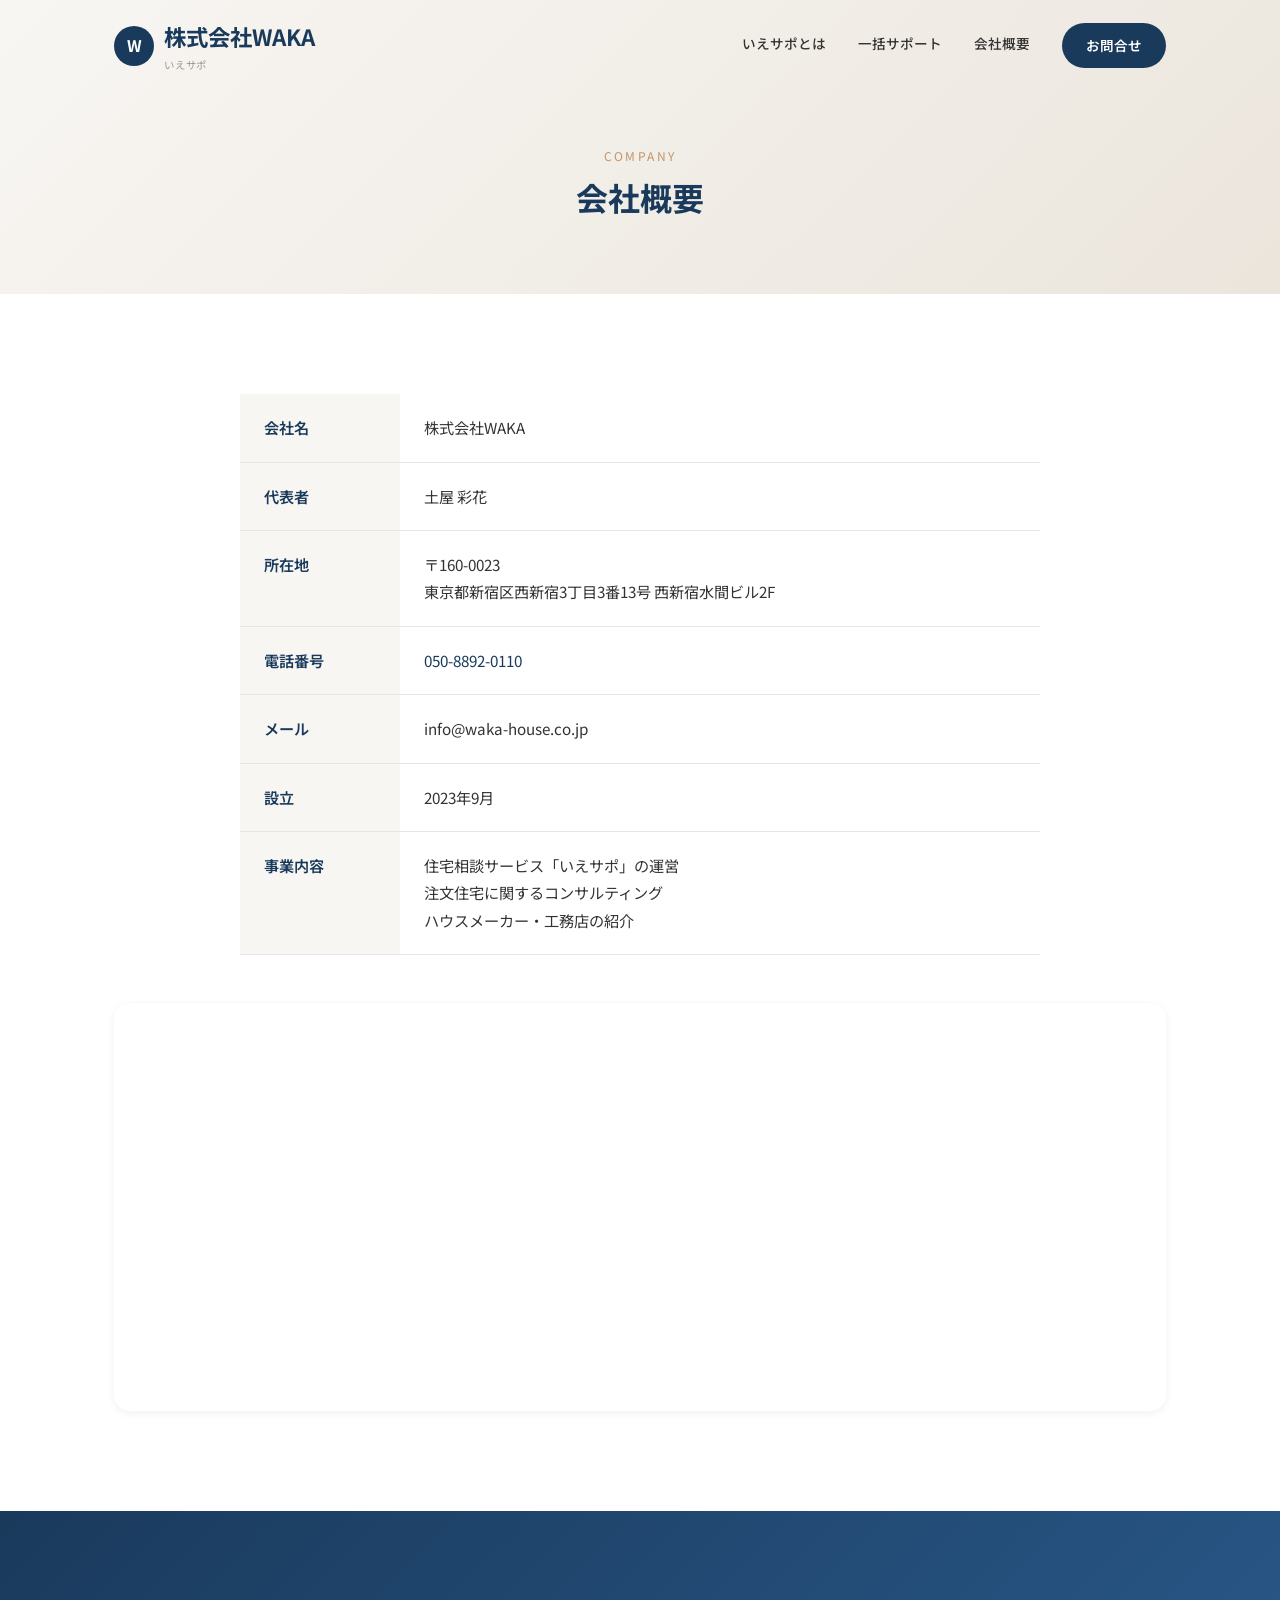
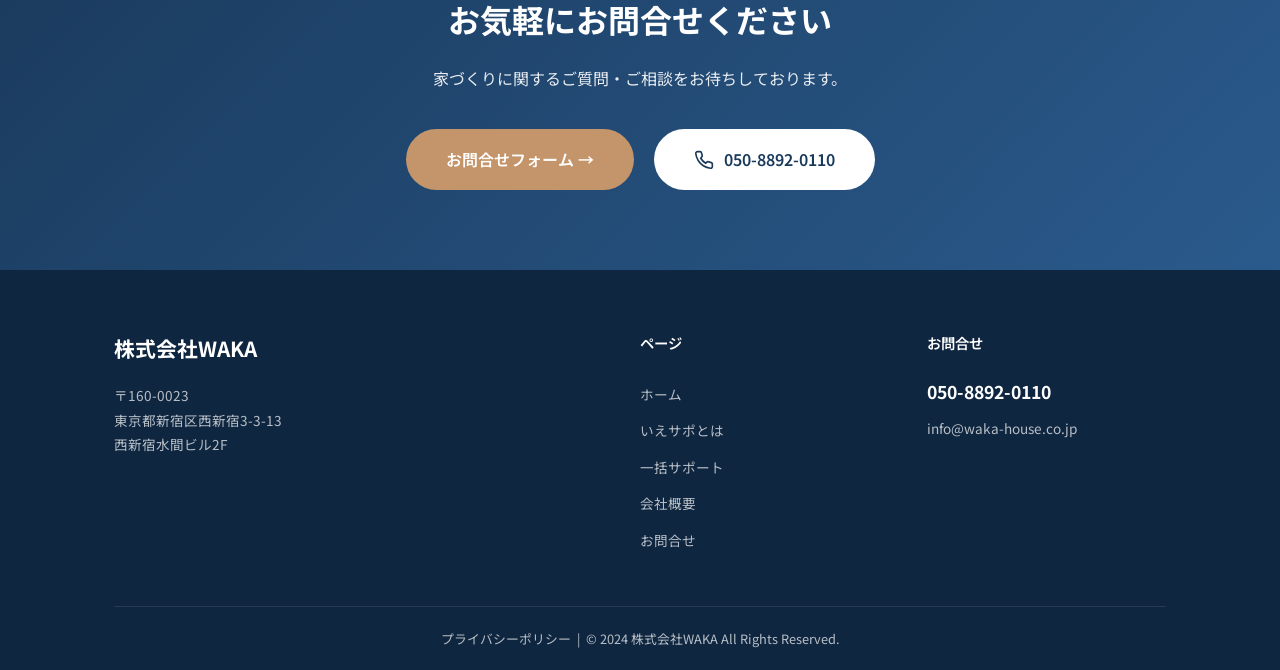
==== company.html @ 0952edc8 "Initial commit: 株式会社WAKA いえサポ corporate site - 7 pages: index, iesapo, support, contact, company, pr" ====
<!DOCTYPE html>
<html lang="ja">
<head>
  <meta charset="UTF-8">
  <meta name="viewport" content="width=device-width, initial-scale=1.0">
  <title>会社概要 | 株式会社WAKA</title>
  <meta name="description" content="株式会社WAKAの会社概要ページです。東京都新宿区を拠点に住宅相談サービス「いえサポ」を展開しています。">
  <link rel="preconnect" href="https://fonts.googleapis.com">
  <link rel="preconnect" href="https://fonts.gstatic.com" crossorigin>
  <link href="https://fonts.googleapis.com/css2?family=Noto+Sans+JP:wght@300;400;500;600;700&display=swap" rel="stylesheet">
  <link rel="stylesheet" href="assets/css/style.css">
</head>
<body>

  <!-- Header -->
  <header class="header scrolled">
    <div class="container">
      <div class="header-logo">
        <a href="index.html">
          <span class="logo-mark">W</span>
          <span>
            株式会社WAKA
            <span class="logo-sub">いえサポ</span>
          </span>
        </a>
      </div>
      <nav class="nav-desktop">
        <a href="iesapo.html">いえサポとは</a>
        <a href="support.html">一括サポート</a>
        <a href="company.html">会社概要</a>
        <a href="contact.php" class="nav-cta">お問合せ</a>
      </nav>
      <button class="hamburger" aria-label="メニュー">
        <span></span>
        <span></span>
        <span></span>
      </button>
    </div>
  </header>

  <div class="nav-overlay"></div>
  <nav class="nav-mobile">
    <a href="index.html">ホーム</a>
    <a href="iesapo.html">いえサポとは</a>
    <a href="support.html">一括サポート</a>
    <a href="company.html">会社概要</a>
    <a href="contact.php">お問合せ</a>
    <a href="privacy.html">プライバシーポリシー</a>
  </nav>

  <!-- Page Header -->
  <div class="page-header">
    <div class="container">
      <span class="en">Company</span>
      <h1>会社概要</h1>
    </div>
  </div>

  <!-- Company Info -->
  <section class="section">
    <div class="container">
      <div class="company-table fade-in">
        <table>
          <tr>
            <th>会社名</th>
            <td>株式会社WAKA</td>
          </tr>
          <tr>
            <th>代表者</th>
            <td>土屋 彩花</td>
          </tr>
          <tr>
            <th>所在地</th>
            <td>〒160-0023<br>東京都新宿区西新宿3丁目3番13号 西新宿水間ビル2F</td>
          </tr>
          <tr>
            <th>電話番号</th>
            <td><a href="tel:050-8892-0110" style="color: var(--color-primary);">050-8892-0110</a></td>
          </tr>
          <tr>
            <th>メール</th>
            <td>info@waka-house.co.jp</td>
          </tr>
          <tr>
            <th>設立</th>
            <td>2023年9月</td>
          </tr>
          <tr>
            <th>事業内容</th>
            <td>住宅相談サービス「いえサポ」の運営<br>注文住宅に関するコンサルティング<br>ハウスメーカー・工務店の紹介</td>
          </tr>
        </table>
      </div>

      <!-- Map -->
      <div class="map-container fade-in">
        <iframe
          src="https://www.google.com/maps/embed?pb=!1m18!1m12!1m3!1d3240.5!2d139.691!3d35.686!2m3!1f0!2f0!3f0!3m2!1i1024!2i768!4f13.1!3m3!1m2!1s0x0%3A0x0!2z5p2x5Lqs6YO95paw5a6_5Yy66KW_5paw5a6_77yT5LiB55uu77yT55Wq77yR77yT5Y-3!5e0!3m2!1sja!2sjp!4v1"
          allowfullscreen=""
          loading="lazy"
          referrerpolicy="no-referrer-when-downgrade"
          title="株式会社WAKA アクセスマップ">
        </iframe>
      </div>
    </div>
  </section>

  <!-- CTA -->
  <section class="cta-section">
    <div class="container fade-in">
      <h2>お気軽にお問合せください</h2>
      <p>家づくりに関するご質問・ご相談をお待ちしております。</p>
      <div class="cta-buttons">
        <a href="contact.php" class="cta-btn cta-btn--contact">お問合せフォーム &#8594;</a>
        <a href="tel:050-8892-0110" class="cta-btn cta-btn--tel">
          <svg width="20" height="20" viewBox="0 0 24 24" fill="none" stroke="currentColor" stroke-width="2"><path d="M22 16.92v3a2 2 0 01-2.18 2 19.79 19.79 0 01-8.63-3.07 19.5 19.5 0 01-6-6 19.79 19.79 0 01-3.07-8.67A2 2 0 014.11 2h3a2 2 0 012 1.72c.13.81.36 1.6.68 2.34a2 2 0 01-.45 2.11L8.09 9.91a16 16 0 006 6l1.27-1.27a2 2 0 012.11-.45c.74.32 1.53.55 2.34.68A2 2 0 0122 16.92z"/></svg>
          050-8892-0110
        </a>
      </div>
    </div>
  </section>

  <!-- Footer -->
  <footer class="footer">
    <div class="container">
      <div class="footer-grid">
        <div class="footer-brand">
          <div class="logo">株式会社WAKA</div>
          <p>〒160-0023<br>東京都新宿区西新宿3-3-13<br>西新宿水間ビル2F</p>
        </div>
        <div class="footer-nav">
          <h4>ページ</h4>
          <a href="index.html">ホーム</a>
          <a href="iesapo.html">いえサポとは</a>
          <a href="support.html">一括サポート</a>
          <a href="company.html">会社概要</a>
          <a href="contact.php">お問合せ</a>
        </div>
        <div class="footer-contact">
          <h4>お問合せ</h4>
          <p class="tel">050-8892-0110</p>
          <p>info@waka-house.co.jp</p>
        </div>
      </div>
      <div class="footer-bottom">
        <a href="privacy.html">プライバシーポリシー</a> &nbsp;|&nbsp;
        <span>&copy; 2024 株式会社WAKA All Rights Reserved.</span>
      </div>
    </div>
  </footer>

  <div class="fixed-cta">
    <a href="https://line.me/" class="cta-line" target="_blank" rel="noopener">
      <svg width="20" height="20" viewBox="0 0 24 24" fill="currentColor"><path d="M12 2C6.48 2 2 5.82 2 10.5c0 4.21 3.74 7.74 8.78 8.4.34.07.8.23.92.52.1.27.07.68.03.95l-.15.9c-.04.27-.2 1.05.92.57s6.13-3.61 8.36-6.18C22.63 13.59 22 12.11 22 10.5 22 5.82 17.52 2 12 2z"/></svg>
      LINE
    </a>
    <a href="tel:050-8892-0110" class="cta-tel">
      <svg width="18" height="18" viewBox="0 0 24 24" fill="none" stroke="currentColor" stroke-width="2"><path d="M22 16.92v3a2 2 0 01-2.18 2 19.79 19.79 0 01-8.63-3.07 19.5 19.5 0 01-6-6 19.79 19.79 0 01-3.07-8.67A2 2 0 014.11 2h3a2 2 0 012 1.72c.13.81.36 1.6.68 2.34a2 2 0 01-.45 2.11L8.09 9.91a16 16 0 006 6l1.27-1.27a2 2 0 012.11-.45c.74.32 1.53.55 2.34.68A2 2 0 0122 16.92z"/></svg>
      電話
    </a>
    <a href="contact.php" class="cta-mail">&#9993; お問合せ</a>
  </div>

  <script src="assets/js/main.js"></script>
</body>
</html>
---- assets/css/style.css ----
/* ============================================
   株式会社WAKA - いえサポ
   Modern Corporate Site Stylesheet
   ============================================ */

/* --- Reset & Base --- */
*,
*::before,
*::after {
  margin: 0;
  padding: 0;
  box-sizing: border-box;
}

:root {
  --color-primary: #1a3a5c;
  --color-primary-light: #2a5a8c;
  --color-primary-dark: #0f2640;
  --color-accent: #c4956a;
  --color-accent-light: #d4a87a;
  --color-white: #ffffff;
  --color-offwhite: #f8f6f3;
  --color-gray-light: #e8e4df;
  --color-gray: #9a9590;
  --color-text: #333333;
  --color-text-light: #666666;
  --font-main: 'Noto Sans JP', sans-serif;
  --shadow-sm: 0 2px 8px rgba(0, 0, 0, 0.06);
  --shadow-md: 0 4px 20px rgba(0, 0, 0, 0.08);
  --shadow-lg: 0 8px 40px rgba(0, 0, 0, 0.12);
  --radius: 8px;
  --radius-lg: 16px;
  --transition: 0.3s cubic-bezier(0.4, 0, 0.2, 1);
}

html {
  scroll-behavior: smooth;
  font-size: 16px;
}

body {
  font-family: var(--font-main);
  color: var(--color-text);
  background: var(--color-white);
  line-height: 1.8;
  -webkit-font-smoothing: antialiased;
  overflow-x: hidden;
}

a {
  color: inherit;
  text-decoration: none;
  transition: color var(--transition);
}

img {
  max-width: 100%;
  height: auto;
  display: block;
}

ul, ol {
  list-style: none;
}

/* --- Utility --- */
.container {
  max-width: 1100px;
  margin: 0 auto;
  padding: 0 24px;
}

.section {
  padding: 100px 0;
}

.section--gray {
  background: var(--color-offwhite);
}

.section-title {
  text-align: center;
  margin-bottom: 60px;
}

.section-title h2 {
  font-size: 2rem;
  font-weight: 700;
  color: var(--color-primary);
  letter-spacing: 0.04em;
  margin-bottom: 12px;
}

.section-title .en {
  display: block;
  font-size: 0.75rem;
  font-weight: 500;
  color: var(--color-accent);
  text-transform: uppercase;
  letter-spacing: 0.2em;
  margin-bottom: 8px;
}

.section-title p {
  color: var(--color-text-light);
  font-size: 0.95rem;
}

/* --- Fade In Animation --- */
.fade-in {
  opacity: 0;
  transform: translateY(30px);
  transition: opacity 0.8s ease, transform 0.8s ease;
}

.fade-in.visible {
  opacity: 1;
  transform: translateY(0);
}

.fade-in-left {
  opacity: 0;
  transform: translateX(-30px);
  transition: opacity 0.8s ease, transform 0.8s ease;
}

.fade-in-left.visible {
  opacity: 1;
  transform: translateX(0);
}

.fade-in-right {
  opacity: 0;
  transform: translateX(30px);
  transition: opacity 0.8s ease, transform 0.8s ease;
}

.fade-in-right.visible {
  opacity: 1;
  transform: translateX(0);
}

/* ============================================
   Header
   ============================================ */
.header {
  position: fixed;
  top: 0;
  left: 0;
  width: 100%;
  z-index: 1000;
  padding: 16px 0;
  transition: background var(--transition), box-shadow var(--transition), padding var(--transition);
}

.header.scrolled {
  background: rgba(255, 255, 255, 0.97);
  box-shadow: var(--shadow-sm);
  padding: 10px 0;
}

.header .container {
  display: flex;
  align-items: center;
  justify-content: space-between;
}

.header-logo a {
  display: flex;
  align-items: center;
  gap: 10px;
  font-size: 1.4rem;
  font-weight: 700;
  color: var(--color-primary);
}

.header-logo .logo-mark {
  width: 40px;
  height: 40px;
  background: var(--color-primary);
  color: var(--color-white);
  border-radius: 50%;
  display: flex;
  align-items: center;
  justify-content: center;
  font-size: 1rem;
  font-weight: 700;
}

.header-logo .logo-sub {
  display: block;
  font-size: 0.65rem;
  font-weight: 400;
  color: var(--color-gray);
  letter-spacing: 0.08em;
}

/* Desktop Nav */
.nav-desktop {
  display: flex;
  align-items: center;
  gap: 32px;
}

.nav-desktop a {
  font-size: 0.85rem;
  font-weight: 500;
  color: var(--color-text);
  position: relative;
  padding-bottom: 4px;
}

.nav-desktop a::after {
  content: '';
  position: absolute;
  bottom: 0;
  left: 0;
  width: 0;
  height: 2px;
  background: var(--color-accent);
  transition: width var(--transition);
}

.nav-desktop a:hover::after {
  width: 100%;
}

.nav-desktop .nav-cta {
  background: var(--color-primary);
  color: var(--color-white);
  padding: 10px 24px;
  border-radius: 50px;
  font-size: 0.85rem;
  font-weight: 600;
  transition: background var(--transition), transform var(--transition);
}

.nav-desktop .nav-cta::after {
  display: none;
}

.nav-desktop .nav-cta:hover {
  background: var(--color-primary-light);
  transform: translateY(-1px);
}

/* Hamburger */
.hamburger {
  display: none;
  flex-direction: column;
  gap: 6px;
  background: none;
  border: none;
  cursor: pointer;
  padding: 8px;
  z-index: 1001;
}

.hamburger span {
  display: block;
  width: 24px;
  height: 2px;
  background: var(--color-primary);
  transition: transform var(--transition), opacity var(--transition);
}

.hamburger.active span:nth-child(1) {
  transform: rotate(45deg) translate(5px, 6px);
}

.hamburger.active span:nth-child(2) {
  opacity: 0;
}

.hamburger.active span:nth-child(3) {
  transform: rotate(-45deg) translate(5px, -6px);
}

/* Mobile Nav */
.nav-mobile {
  display: none;
  position: fixed;
  top: 0;
  right: -100%;
  width: 80%;
  max-width: 360px;
  height: 100vh;
  background: var(--color-white);
  box-shadow: var(--shadow-lg);
  padding: 100px 40px 40px;
  transition: right var(--transition);
  z-index: 999;
}

.nav-mobile.open {
  right: 0;
}

.nav-mobile a {
  display: block;
  font-size: 1rem;
  font-weight: 500;
  padding: 16px 0;
  border-bottom: 1px solid var(--color-gray-light);
  color: var(--color-text);
}

.nav-mobile a:hover {
  color: var(--color-primary);
}

.nav-overlay {
  display: none;
  position: fixed;
  top: 0;
  left: 0;
  width: 100%;
  height: 100%;
  background: rgba(0, 0, 0, 0.4);
  z-index: 998;
  opacity: 0;
  transition: opacity var(--transition);
}

.nav-overlay.active {
  opacity: 1;
}

/* ============================================
   Hero
   ============================================ */
.hero {
  position: relative;
  height: 100vh;
  min-height: 600px;
  display: flex;
  align-items: center;
  justify-content: center;
  overflow: hidden;
}

.hero-bg {
  position: absolute;
  inset: 0;
  background: linear-gradient(135deg, #e8ddd0 0%, #d4c5b0 50%, #c4b8a5 100%);
  z-index: 0;
}

.hero-bg::after {
  content: '';
  position: absolute;
  inset: 0;
  background: rgba(26, 58, 92, 0.3);
}

.hero-bg img {
  width: 100%;
  height: 100%;
  object-fit: cover;
}

.hero-content {
  position: relative;
  z-index: 1;
  text-align: center;
  color: var(--color-white);
  padding: 0 24px;
}

.hero-content .catchcopy {
  font-size: 3.2rem;
  font-weight: 700;
  line-height: 1.4;
  letter-spacing: 0.06em;
  text-shadow: 0 2px 20px rgba(0, 0, 0, 0.3);
  margin-bottom: 20px;
}

.hero-content .subcopy {
  font-size: 1.15rem;
  font-weight: 400;
  letter-spacing: 0.08em;
  text-shadow: 0 1px 10px rgba(0, 0, 0, 0.3);
  margin-bottom: 40px;
  line-height: 1.8;
}

.hero-cta {
  display: inline-flex;
  align-items: center;
  gap: 10px;
  background: var(--color-accent);
  color: var(--color-white);
  padding: 16px 40px;
  border-radius: 50px;
  font-size: 1rem;
  font-weight: 600;
  letter-spacing: 0.04em;
  transition: background var(--transition), transform var(--transition), box-shadow var(--transition);
  box-shadow: 0 4px 20px rgba(196, 149, 106, 0.4);
}

.hero-cta:hover {
  background: var(--color-accent-light);
  transform: translateY(-2px);
  box-shadow: 0 6px 30px rgba(196, 149, 106, 0.5);
}

.hero-scroll {
  position: absolute;
  bottom: 40px;
  left: 50%;
  transform: translateX(-50%);
  z-index: 1;
  color: var(--color-white);
  font-size: 0.75rem;
  letter-spacing: 0.2em;
  text-align: center;
}

.hero-scroll::after {
  content: '';
  display: block;
  width: 1px;
  height: 40px;
  background: var(--color-white);
  margin: 8px auto 0;
  animation: scrollLine 1.5s ease-in-out infinite;
}

@keyframes scrollLine {
  0% { transform: scaleY(0); transform-origin: top; }
  50% { transform: scaleY(1); transform-origin: top; }
  50.1% { transform-origin: bottom; }
  100% { transform: scaleY(0); transform-origin: bottom; }
}

/* ============================================
   Features (Top Page)
   ============================================ */
.features-grid {
  display: grid;
  grid-template-columns: repeat(3, 1fr);
  gap: 32px;
}

.feature-card {
  background: var(--color-white);
  border-radius: var(--radius-lg);
  padding: 48px 32px;
  text-align: center;
  box-shadow: var(--shadow-sm);
  transition: transform var(--transition), box-shadow var(--transition);
}

.feature-card:hover {
  transform: translateY(-4px);
  box-shadow: var(--shadow-md);
}

.feature-card .icon {
  width: 64px;
  height: 64px;
  background: var(--color-offwhite);
  border-radius: 50%;
  display: flex;
  align-items: center;
  justify-content: center;
  margin: 0 auto 24px;
  font-size: 1.6rem;
}

.feature-card h3 {
  font-size: 1.15rem;
  font-weight: 700;
  color: var(--color-primary);
  margin-bottom: 16px;
}

.feature-card p {
  font-size: 0.9rem;
  color: var(--color-text-light);
  line-height: 1.8;
}

/* ============================================
   About / Intro
   ============================================ */
.about-grid {
  display: grid;
  grid-template-columns: 1fr 1fr;
  gap: 60px;
  align-items: center;
}

.about-image {
  border-radius: var(--radius-lg);
  overflow: hidden;
  box-shadow: var(--shadow-md);
}

.about-image .placeholder-img {
  width: 100%;
  aspect-ratio: 4 / 3;
  background: linear-gradient(135deg, #d4c5b0, #e8ddd0);
  display: flex;
  align-items: center;
  justify-content: center;
  font-size: 1rem;
  color: var(--color-gray);
}

.about-text h3 {
  font-size: 1.6rem;
  font-weight: 700;
  color: var(--color-primary);
  margin-bottom: 24px;
  line-height: 1.5;
}

.about-text p {
  font-size: 0.95rem;
  color: var(--color-text-light);
  margin-bottom: 16px;
  line-height: 2;
}

.btn-primary {
  display: inline-flex;
  align-items: center;
  gap: 8px;
  background: var(--color-primary);
  color: var(--color-white);
  padding: 14px 36px;
  border-radius: 50px;
  font-size: 0.9rem;
  font-weight: 600;
  transition: background var(--transition), transform var(--transition);
  margin-top: 16px;
}

.btn-primary:hover {
  background: var(--color-primary-light);
  transform: translateY(-2px);
}

.btn-accent {
  display: inline-flex;
  align-items: center;
  gap: 8px;
  background: var(--color-accent);
  color: var(--color-white);
  padding: 14px 36px;
  border-radius: 50px;
  font-size: 0.9rem;
  font-weight: 600;
  transition: background var(--transition), transform var(--transition);
  margin-top: 16px;
}

.btn-accent:hover {
  background: var(--color-accent-light);
  transform: translateY(-2px);
}

/* ============================================
   Steps / Flow
   ============================================ */
.steps-list {
  display: flex;
  flex-direction: column;
  gap: 40px;
  max-width: 800px;
  margin: 0 auto;
}

.step-item {
  display: flex;
  gap: 32px;
  align-items: flex-start;
}

.step-number {
  flex-shrink: 0;
  width: 56px;
  height: 56px;
  background: var(--color-primary);
  color: var(--color-white);
  border-radius: 50%;
  display: flex;
  align-items: center;
  justify-content: center;
  font-size: 1.2rem;
  font-weight: 700;
}

.step-content h3 {
  font-size: 1.15rem;
  font-weight: 700;
  color: var(--color-primary);
  margin-bottom: 8px;
}

.step-content p {
  font-size: 0.9rem;
  color: var(--color-text-light);
  line-height: 1.8;
}

/* ============================================
   CTA Section
   ============================================ */
.cta-section {
  background: linear-gradient(135deg, var(--color-primary) 0%, var(--color-primary-light) 100%);
  padding: 80px 0;
  text-align: center;
  color: var(--color-white);
}

.cta-section h2 {
  font-size: 2rem;
  font-weight: 700;
  margin-bottom: 16px;
}

.cta-section p {
  font-size: 1rem;
  margin-bottom: 36px;
  opacity: 0.9;
}

.cta-buttons {
  display: flex;
  justify-content: center;
  gap: 20px;
  flex-wrap: wrap;
}

.cta-btn {
  display: inline-flex;
  align-items: center;
  gap: 10px;
  padding: 16px 40px;
  border-radius: 50px;
  font-size: 1rem;
  font-weight: 600;
  transition: transform var(--transition), box-shadow var(--transition);
}

.cta-btn--line {
  background: #06c755;
  color: var(--color-white);
}

.cta-btn--line:hover {
  transform: translateY(-2px);
  box-shadow: 0 4px 20px rgba(6, 199, 85, 0.4);
}

.cta-btn--tel {
  background: var(--color-white);
  color: var(--color-primary);
}

.cta-btn--tel:hover {
  transform: translateY(-2px);
  box-shadow: 0 4px 20px rgba(255, 255, 255, 0.3);
}

.cta-btn--contact {
  background: var(--color-accent);
  color: var(--color-white);
}

.cta-btn--contact:hover {
  transform: translateY(-2px);
  box-shadow: 0 4px 20px rgba(196, 149, 106, 0.4);
}

/* ============================================
   Footer
   ============================================ */
.footer {
  background: var(--color-primary-dark);
  color: rgba(255, 255, 255, 0.7);
  padding: 60px 0 0;
}

.footer-grid {
  display: grid;
  grid-template-columns: 2fr 1fr 1fr;
  gap: 48px;
  margin-bottom: 48px;
}

.footer-brand .logo {
  font-size: 1.3rem;
  font-weight: 700;
  color: var(--color-white);
  margin-bottom: 16px;
}

.footer-brand p {
  font-size: 0.85rem;
  line-height: 1.8;
}

.footer-nav h4,
.footer-contact h4 {
  color: var(--color-white);
  font-size: 0.9rem;
  font-weight: 600;
  margin-bottom: 20px;
}

.footer-nav a {
  display: block;
  font-size: 0.85rem;
  padding: 6px 0;
  transition: color var(--transition);
}

.footer-nav a:hover {
  color: var(--color-white);
}

.footer-contact p {
  font-size: 0.85rem;
  margin-bottom: 8px;
}

.footer-contact .tel {
  font-size: 1.1rem;
  font-weight: 700;
  color: var(--color-white);
}

.footer-bottom {
  border-top: 1px solid rgba(255, 255, 255, 0.1);
  padding: 20px 0;
  text-align: center;
  font-size: 0.8rem;
}

/* ============================================
   Fixed Bottom CTA (Mobile)
   ============================================ */
.fixed-cta {
  position: fixed;
  bottom: 0;
  left: 0;
  width: 100%;
  z-index: 900;
  display: flex;
  box-shadow: 0 -2px 20px rgba(0, 0, 0, 0.15);
}

.fixed-cta a {
  flex: 1;
  display: flex;
  align-items: center;
  justify-content: center;
  gap: 8px;
  padding: 16px;
  font-size: 0.85rem;
  font-weight: 600;
  color: var(--color-white);
  text-align: center;
}

.fixed-cta .cta-line {
  background: #06c755;
}

.fixed-cta .cta-tel {
  background: var(--color-primary);
}

.fixed-cta .cta-mail {
  background: var(--color-accent);
}

/* ============================================
   Page Header (Sub Pages)
   ============================================ */
.page-header {
  padding: 140px 0 60px;
  background: linear-gradient(135deg, var(--color-offwhite) 0%, #ebe5dc 100%);
  text-align: center;
}

.page-header h1 {
  font-size: 2rem;
  font-weight: 700;
  color: var(--color-primary);
  margin-bottom: 8px;
}

.page-header .en {
  font-size: 0.75rem;
  color: var(--color-accent);
  text-transform: uppercase;
  letter-spacing: 0.2em;
}

/* ============================================
   Service Detail Pages
   ============================================ */
.service-intro {
  max-width: 800px;
  margin: 0 auto;
  text-align: center;
}

.service-intro p {
  font-size: 1.05rem;
  line-height: 2;
  color: var(--color-text-light);
}

.service-points {
  display: grid;
  grid-template-columns: repeat(2, 1fr);
  gap: 32px;
  margin-top: 48px;
}

.service-point {
  background: var(--color-white);
  border-radius: var(--radius-lg);
  padding: 40px 32px;
  box-shadow: var(--shadow-sm);
  transition: transform var(--transition), box-shadow var(--transition);
}

.service-point:hover {
  transform: translateY(-4px);
  box-shadow: var(--shadow-md);
}

.service-point .num {
  display: inline-block;
  font-size: 0.75rem;
  font-weight: 700;
  color: var(--color-accent);
  letter-spacing: 0.1em;
  margin-bottom: 12px;
}

.service-point h3 {
  font-size: 1.1rem;
  font-weight: 700;
  color: var(--color-primary);
  margin-bottom: 12px;
}

.service-point p {
  font-size: 0.9rem;
  color: var(--color-text-light);
  line-height: 1.8;
}

/* Worry List */
.worry-list {
  display: grid;
  grid-template-columns: repeat(2, 1fr);
  gap: 20px;
  max-width: 700px;
  margin: 40px auto 0;
}

.worry-item {
  background: var(--color-white);
  border-left: 4px solid var(--color-accent);
  padding: 20px 24px;
  border-radius: 0 var(--radius) var(--radius) 0;
  font-size: 0.95rem;
  color: var(--color-text);
  box-shadow: var(--shadow-sm);
}

/* ============================================
   Company Table
   ============================================ */
.company-table {
  max-width: 800px;
  margin: 0 auto;
}

.company-table table {
  width: 100%;
  border-collapse: collapse;
}

.company-table th,
.company-table td {
  padding: 20px 24px;
  border-bottom: 1px solid var(--color-gray-light);
  font-size: 0.95rem;
  text-align: left;
  vertical-align: top;
}

.company-table th {
  width: 160px;
  font-weight: 600;
  color: var(--color-primary);
  background: var(--color-offwhite);
}

/* ============================================
   Contact Form
   ============================================ */
.contact-form {
  max-width: 640px;
  margin: 0 auto;
}

.form-group {
  margin-bottom: 28px;
}

.form-group label {
  display: block;
  font-size: 0.9rem;
  font-weight: 600;
  color: var(--color-text);
  margin-bottom: 8px;
}

.form-group label .required {
  background: var(--color-accent);
  color: var(--color-white);
  font-size: 0.7rem;
  padding: 2px 8px;
  border-radius: 4px;
  margin-left: 8px;
  font-weight: 500;
}

.form-group input,
.form-group textarea,
.form-group select {
  width: 100%;
  padding: 14px 18px;
  border: 1px solid var(--color-gray-light);
  border-radius: var(--radius);
  font-size: 0.95rem;
  font-family: var(--font-main);
  color: var(--color-text);
  background: var(--color-white);
  transition: border-color var(--transition), box-shadow var(--transition);
}

.form-group input:focus,
.form-group textarea:focus,
.form-group select:focus {
  outline: none;
  border-color: var(--color-primary);
  box-shadow: 0 0 0 3px rgba(26, 58, 92, 0.1);
}

.form-group textarea {
  min-height: 160px;
  resize: vertical;
}

.form-submit {
  text-align: center;
  margin-top: 40px;
}

.form-submit button {
  display: inline-flex;
  align-items: center;
  gap: 10px;
  background: var(--color-primary);
  color: var(--color-white);
  border: none;
  padding: 18px 60px;
  border-radius: 50px;
  font-size: 1rem;
  font-weight: 600;
  font-family: var(--font-main);
  cursor: pointer;
  transition: background var(--transition), transform var(--transition), box-shadow var(--transition);
}

.form-submit button:hover {
  background: var(--color-primary-light);
  transform: translateY(-2px);
  box-shadow: var(--shadow-md);
}

/* ============================================
   Privacy Policy
   ============================================ */
.privacy-content {
  max-width: 800px;
  margin: 0 auto;
}

.privacy-content h3 {
  font-size: 1.15rem;
  font-weight: 700;
  color: var(--color-primary);
  margin: 40px 0 16px;
  padding-left: 16px;
  border-left: 3px solid var(--color-accent);
}

.privacy-content p {
  font-size: 0.9rem;
  color: var(--color-text-light);
  line-height: 2;
  margin-bottom: 16px;
}

.privacy-content ul {
  margin: 12px 0 16px 24px;
}

.privacy-content ul li {
  font-size: 0.9rem;
  color: var(--color-text-light);
  line-height: 2;
  position: relative;
  padding-left: 16px;
}

.privacy-content ul li::before {
  content: '・';
  position: absolute;
  left: 0;
}

/* ============================================
   Thanks Page
   ============================================ */
.thanks-content {
  text-align: center;
  padding: 120px 24px;
  min-height: 50vh;
  display: flex;
  flex-direction: column;
  align-items: center;
  justify-content: center;
}

.thanks-content .icon-check {
  width: 80px;
  height: 80px;
  background: #e8f5e9;
  border-radius: 50%;
  display: flex;
  align-items: center;
  justify-content: center;
  font-size: 2rem;
  margin: 0 auto 24px;
  color: #4caf50;
}

.thanks-content h2 {
  font-size: 1.6rem;
  font-weight: 700;
  color: var(--color-primary);
  margin-bottom: 16px;
}

.thanks-content p {
  font-size: 0.95rem;
  color: var(--color-text-light);
  margin-bottom: 40px;
  line-height: 2;
}

/* ============================================
   Map
   ============================================ */
.map-container {
  margin-top: 48px;
  border-radius: var(--radius-lg);
  overflow: hidden;
  box-shadow: var(--shadow-sm);
}

.map-container iframe {
  width: 100%;
  height: 400px;
  border: none;
}

/* ============================================
   Responsive
   ============================================ */
@media (max-width: 768px) {
  .nav-desktop {
    display: none;
  }

  .hamburger {
    display: flex;
  }

  .nav-mobile {
    display: block;
  }

  .hero-content .catchcopy {
    font-size: 1.8rem;
  }

  .hero-content .subcopy {
    font-size: 0.95rem;
  }

  .features-grid {
    grid-template-columns: 1fr;
    gap: 20px;
  }

  .about-grid {
    grid-template-columns: 1fr;
    gap: 32px;
  }

  .service-points {
    grid-template-columns: 1fr;
  }

  .worry-list {
    grid-template-columns: 1fr;
  }

  .footer-grid {
    grid-template-columns: 1fr;
    gap: 32px;
  }

  .section {
    padding: 60px 0;
  }

  .section-title {
    margin-bottom: 40px;
  }

  .section-title h2 {
    font-size: 1.5rem;
  }

  .cta-section h2 {
    font-size: 1.4rem;
  }

  .steps-list {
    gap: 28px;
  }

  .step-item {
    gap: 20px;
  }

  .company-table th,
  .company-table td {
    display: block;
    width: 100%;
    padding: 12px 16px;
  }

  .company-table th {
    border-bottom: none;
    padding-bottom: 4px;
  }

  .page-header {
    padding: 120px 0 40px;
  }

  .page-header h1 {
    font-size: 1.5rem;
  }

  body {
    padding-bottom: 60px;
  }
}

@media (min-width: 769px) {
  .fixed-cta {
    display: none;
  }
}
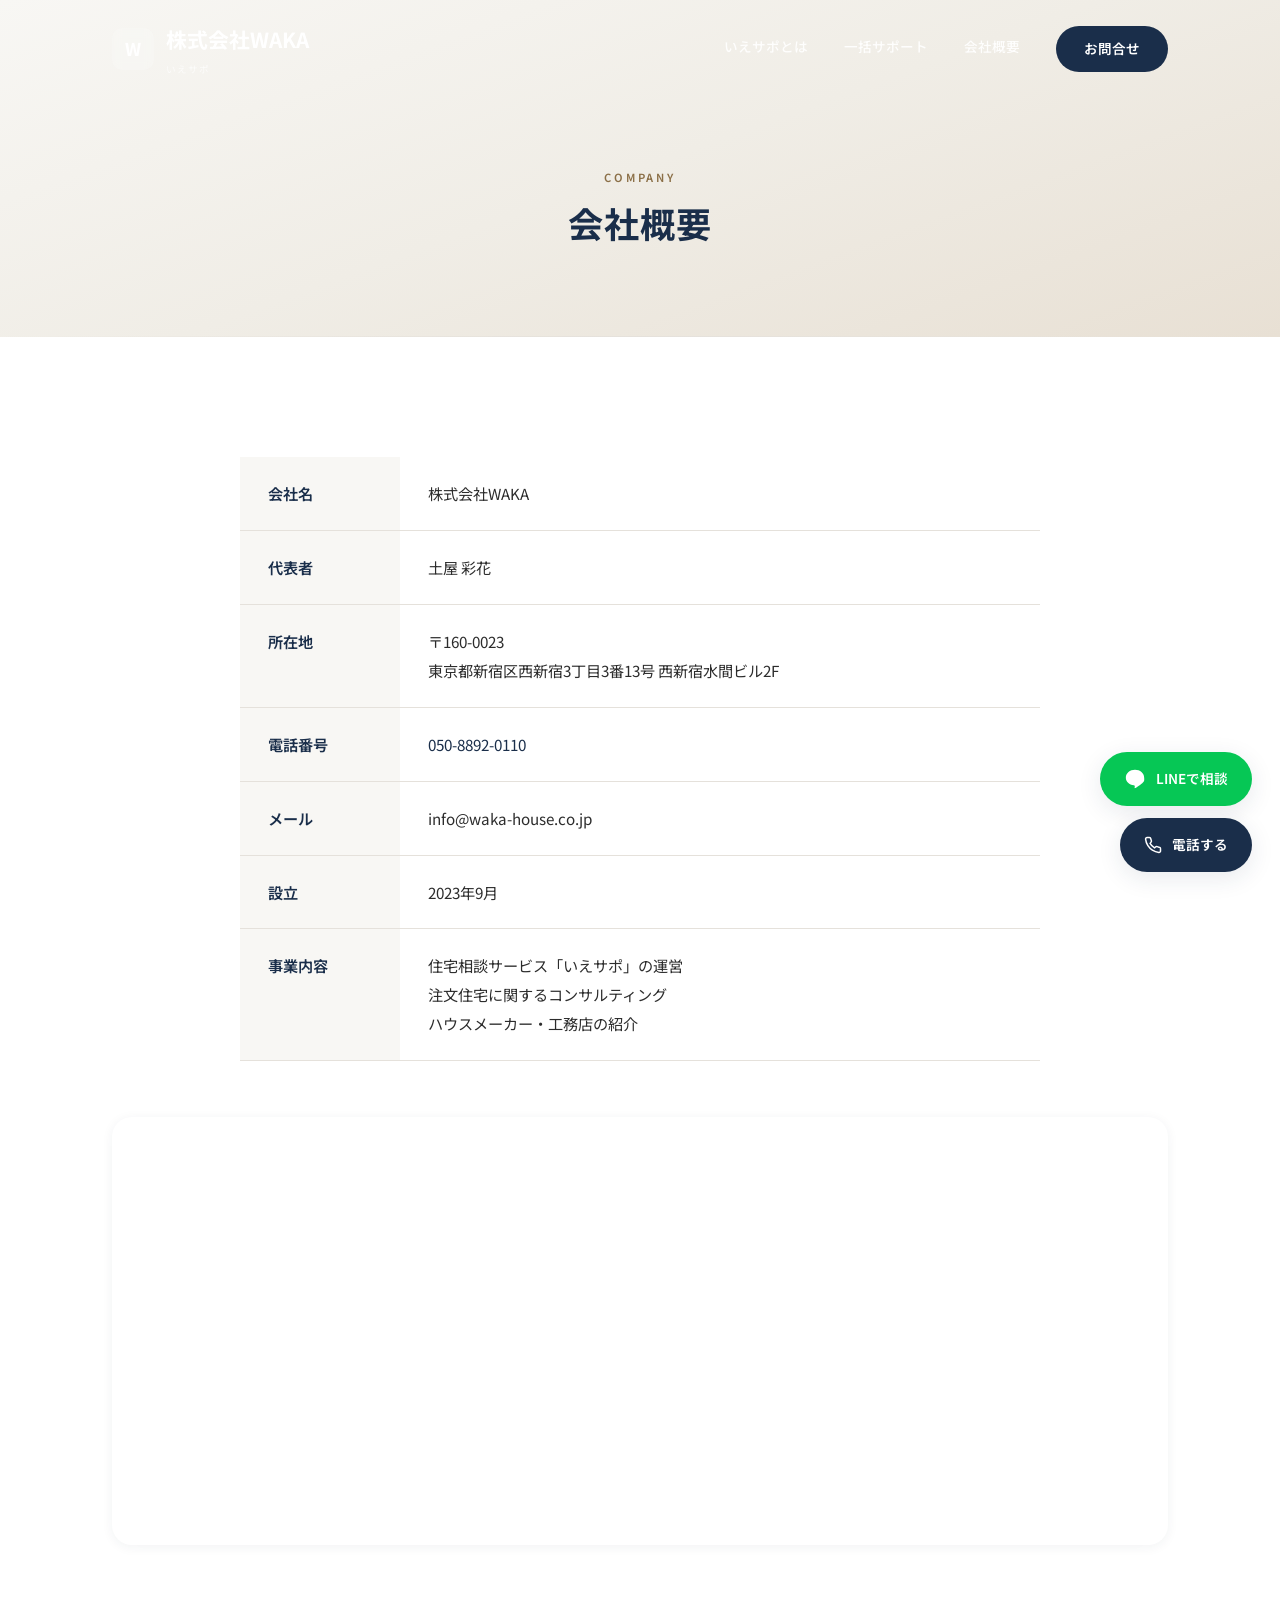
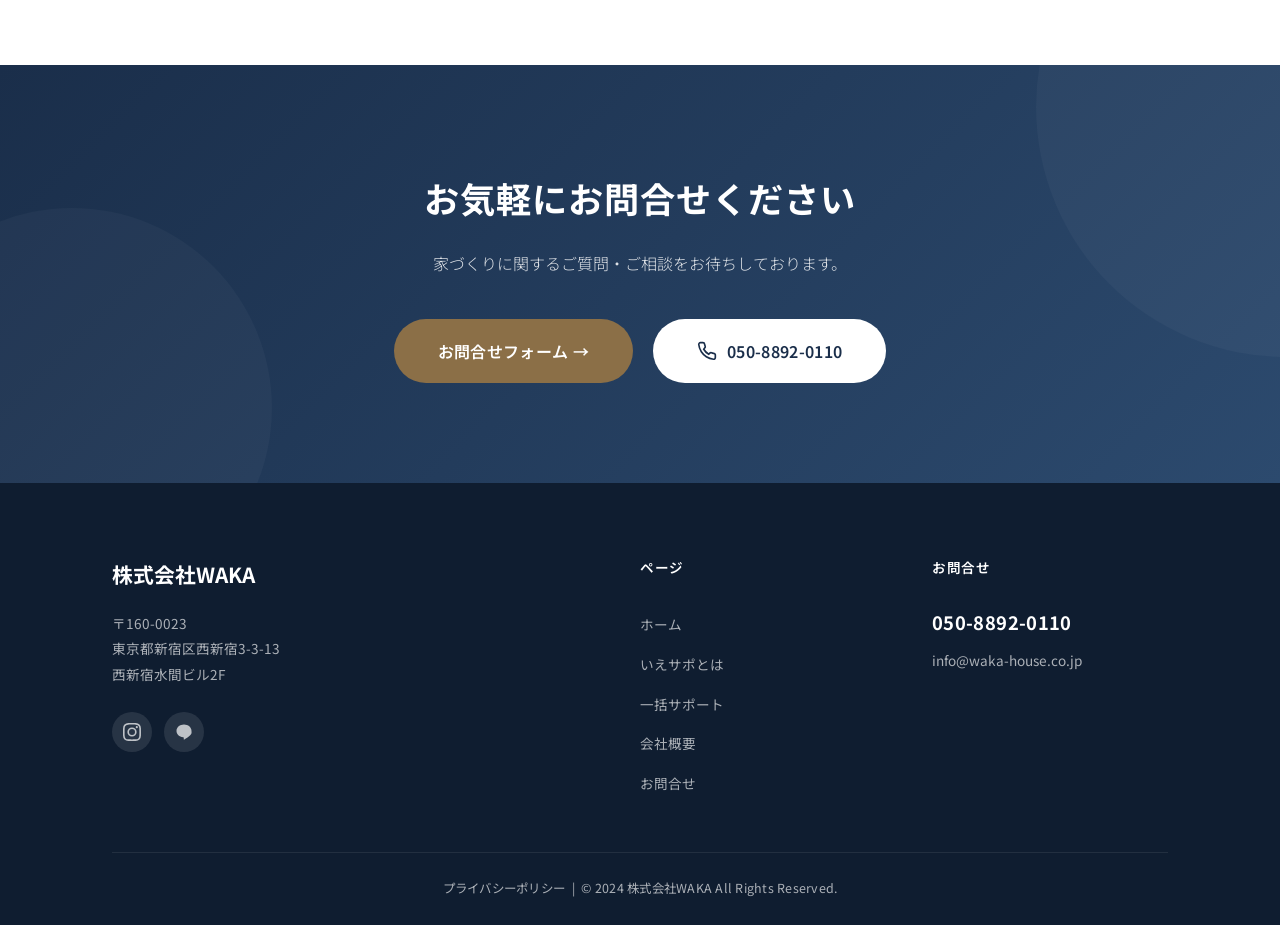
==== commit 63d1388c: "Redesign: updated color palette, floating CTA, footer SNS, stagger animations - Color palette: navy " ====
--- a/company.html
+++ b/company.html
@@ -127,6 +127,14 @@
         <div class="footer-brand">
           <div class="logo">株式会社WAKA</div>
           <p>〒160-0023<br>東京都新宿区西新宿3-3-13<br>西新宿水間ビル2F</p>
+          <div class="footer-sns">
+            <a href="https://www.instagram.com/" target="_blank" rel="noopener" aria-label="Instagram">
+              <svg viewBox="0 0 24 24"><path d="M12 2.163c3.204 0 3.584.012 4.85.07 3.252.148 4.771 1.691 4.919 4.919.058 1.265.069 1.645.069 4.849 0 3.205-.012 3.584-.069 4.849-.149 3.225-1.664 4.771-4.919 4.919-1.266.058-1.644.07-4.85.07-3.204 0-3.584-.012-4.849-.07-3.26-.149-4.771-1.699-4.919-4.92-.058-1.265-.07-1.644-.07-4.849 0-3.204.013-3.583.07-4.849.149-3.227 1.664-4.771 4.919-4.919 1.266-.057 1.645-.069 4.849-.069zM12 0C8.741 0 8.333.014 7.053.072 2.695.272.273 2.69.073 7.052.014 8.333 0 8.741 0 12c0 3.259.014 3.668.072 4.948.2 4.358 2.618 6.78 6.98 6.98C8.333 23.986 8.741 24 12 24c3.259 0 3.668-.014 4.948-.072 4.354-.2 6.782-2.618 6.979-6.98.059-1.28.073-1.689.073-4.948 0-3.259-.014-3.667-.072-4.947-.196-4.354-2.617-6.78-6.979-6.98C15.668.014 15.259 0 12 0zm0 5.838a6.162 6.162 0 100 12.324 6.162 6.162 0 000-12.324zM12 16a4 4 0 110-8 4 4 0 010 8zm6.406-11.845a1.44 1.44 0 100 2.881 1.44 1.44 0 000-2.881z"/></svg>
+            </a>
+            <a href="https://line.me/" target="_blank" rel="noopener" aria-label="LINE">
+              <svg viewBox="0 0 24 24"><path d="M12 2C6.48 2 2 5.82 2 10.5c0 4.21 3.74 7.74 8.78 8.4.34.07.8.23.92.52.1.27.07.68.03.95l-.15.9c-.04.27-.2 1.05.92.57s6.13-3.61 8.36-6.18C22.63 13.59 22 12.11 22 10.5 22 5.82 17.52 2 12 2z"/></svg>
+            </a>
+          </div>
         </div>
         <div class="footer-nav">
           <h4>ページ</h4>
@@ -149,7 +157,20 @@
     </div>
   </footer>
 
-  <div class="fixed-cta">
+  <!-- Floating CTA (PC) -->
+  <div class="floating-cta">
+    <a href="https://line.me/" class="float-line" target="_blank" rel="noopener">
+      <svg width="22" height="22" viewBox="0 0 24 24" fill="currentColor"><path d="M12 2C6.48 2 2 5.82 2 10.5c0 4.21 3.74 7.74 8.78 8.4.34.07.8.23.92.52.1.27.07.68.03.95l-.15.9c-.04.27-.2 1.05.92.57s6.13-3.61 8.36-6.18C22.63 13.59 22 12.11 22 10.5 22 5.82 17.52 2 12 2z"/></svg>
+      LINEで相談
+    </a>
+    <a href="tel:050-8892-0110" class="float-tel">
+      <svg width="18" height="18" viewBox="0 0 24 24" fill="none" stroke="currentColor" stroke-width="2"><path d="M22 16.92v3a2 2 0 01-2.18 2 19.79 19.79 0 01-8.63-3.07 19.5 19.5 0 01-6-6 19.79 19.79 0 01-3.07-8.67A2 2 0 014.11 2h3a2 2 0 012 1.72c.13.81.36 1.6.68 2.34a2 2 0 01-.45 2.11L8.09 9.91a16 16 0 006 6l1.27-1.27a2 2 0 012.11-.45c.74.32 1.53.55 2.34.68A2 2 0 0122 16.92z"/></svg>
+      電話する
+    </a>
+  </div>
+
+  <!-- Fixed CTA (Mobile) -->
+  <div class="fixed-cta-mobile">
     <a href="https://line.me/" class="cta-line" target="_blank" rel="noopener">
       <svg width="20" height="20" viewBox="0 0 24 24" fill="currentColor"><path d="M12 2C6.48 2 2 5.82 2 10.5c0 4.21 3.74 7.74 8.78 8.4.34.07.8.23.92.52.1.27.07.68.03.95l-.15.9c-.04.27-.2 1.05.92.57s6.13-3.61 8.36-6.18C22.63 13.59 22 12.11 22 10.5 22 5.82 17.52 2 12 2z"/></svg>
       LINE
@@ -158,7 +179,6 @@
       <svg width="18" height="18" viewBox="0 0 24 24" fill="none" stroke="currentColor" stroke-width="2"><path d="M22 16.92v3a2 2 0 01-2.18 2 19.79 19.79 0 01-8.63-3.07 19.5 19.5 0 01-6-6 19.79 19.79 0 01-3.07-8.67A2 2 0 014.11 2h3a2 2 0 012 1.72c.13.81.36 1.6.68 2.34a2 2 0 01-.45 2.11L8.09 9.91a16 16 0 006 6l1.27-1.27a2 2 0 012.11-.45c.74.32 1.53.55 2.34.68A2 2 0 0122 16.92z"/></svg>
       電話
     </a>
-    <a href="contact.php" class="cta-mail">&#9993; お問合せ</a>
   </div>
 
   <script src="assets/js/main.js"></script>
--- a/assets/css/style.css
+++ b/assets/css/style.css
@@ -1,6 +1,6 @@
 /* ============================================
    株式会社WAKA - いえサポ
-   Modern Corporate Site Stylesheet
+   Modern Corporate Site Stylesheet v2
    ============================================ */
 
 /* --- Reset & Base --- */
@@ -13,24 +13,30 @@
 }
 
 :root {
-  --color-primary: #1a3a5c;
-  --color-primary-light: #2a5a8c;
-  --color-primary-dark: #0f2640;
-  --color-accent: #c4956a;
-  --color-accent-light: #d4a87a;
+  --color-primary: #1A2E4A;
+  --color-primary-light: #2C4A6E;
+  --color-primary-dark: #0F1D30;
+  --color-accent: #8B6F47;
+  --color-accent-light: #A68960;
+  --color-accent-pale: #D4C4A8;
   --color-white: #ffffff;
-  --color-offwhite: #f8f6f3;
-  --color-gray-light: #e8e4df;
-  --color-gray: #9a9590;
-  --color-text: #333333;
-  --color-text-light: #666666;
+  --color-offwhite: #F8F7F4;
+  --color-cream: #F0EDE6;
+  --color-gray-light: #E5E1DB;
+  --color-gray: #9A9590;
+  --color-text: #2C2C2C;
+  --color-text-light: #5A5A5A;
+  --color-line: #06C755;
   --font-main: 'Noto Sans JP', sans-serif;
-  --shadow-sm: 0 2px 8px rgba(0, 0, 0, 0.06);
-  --shadow-md: 0 4px 20px rgba(0, 0, 0, 0.08);
-  --shadow-lg: 0 8px 40px rgba(0, 0, 0, 0.12);
-  --radius: 8px;
-  --radius-lg: 16px;
-  --transition: 0.3s cubic-bezier(0.4, 0, 0.2, 1);
+  --shadow-sm: 0 2px 12px rgba(26, 46, 74, 0.06);
+  --shadow-md: 0 6px 24px rgba(26, 46, 74, 0.10);
+  --shadow-lg: 0 12px 48px rgba(26, 46, 74, 0.14);
+  --shadow-card: 0 4px 16px rgba(26, 46, 74, 0.07);
+  --radius: 12px;
+  --radius-lg: 20px;
+  --radius-xl: 28px;
+  --transition: 0.35s cubic-bezier(0.4, 0, 0.2, 1);
+  --transition-slow: 0.6s cubic-bezier(0.4, 0, 0.2, 1);
 }
 
 html {
@@ -42,15 +48,16 @@
   font-family: var(--font-main);
   color: var(--color-text);
   background: var(--color-white);
-  line-height: 1.8;
+  line-height: 1.9;
   -webkit-font-smoothing: antialiased;
+  -moz-osx-font-smoothing: grayscale;
   overflow-x: hidden;
 }
 
 a {
   color: inherit;
   text-decoration: none;
-  transition: color var(--transition);
+  transition: color var(--transition), opacity var(--transition);
 }
 
 img {
@@ -65,52 +72,58 @@
 
 /* --- Utility --- */
 .container {
-  max-width: 1100px;
+  max-width: 1120px;
   margin: 0 auto;
-  padding: 0 24px;
+  padding: 0 32px;
 }
 
 .section {
-  padding: 100px 0;
+  padding: 120px 0;
 }
 
 .section--gray {
   background: var(--color-offwhite);
 }
 
+.section--cream {
+  background: var(--color-cream);
+}
+
 .section-title {
   text-align: center;
-  margin-bottom: 60px;
+  margin-bottom: 72px;
 }
 
 .section-title h2 {
-  font-size: 2rem;
+  font-size: 2.2rem;
   font-weight: 700;
   color: var(--color-primary);
-  letter-spacing: 0.04em;
+  letter-spacing: 0.03em;
   margin-bottom: 12px;
+  line-height: 1.4;
 }
 
 .section-title .en {
   display: block;
-  font-size: 0.75rem;
-  font-weight: 500;
+  font-size: 0.7rem;
+  font-weight: 600;
   color: var(--color-accent);
   text-transform: uppercase;
-  letter-spacing: 0.2em;
-  margin-bottom: 8px;
+  letter-spacing: 0.25em;
+  margin-bottom: 12px;
 }
 
 .section-title p {
   color: var(--color-text-light);
   font-size: 0.95rem;
-}
-
-/* --- Fade In Animation --- */
+  margin-top: 8px;
+}
+
+/* --- Fade In Animations --- */
 .fade-in {
   opacity: 0;
-  transform: translateY(30px);
-  transition: opacity 0.8s ease, transform 0.8s ease;
+  transform: translateY(36px);
+  transition: opacity 0.9s ease, transform 0.9s ease;
 }
 
 .fade-in.visible {
@@ -120,8 +133,8 @@
 
 .fade-in-left {
   opacity: 0;
-  transform: translateX(-30px);
-  transition: opacity 0.8s ease, transform 0.8s ease;
+  transform: translateX(-40px);
+  transition: opacity 0.9s ease, transform 0.9s ease;
 }
 
 .fade-in-left.visible {
@@ -131,13 +144,32 @@
 
 .fade-in-right {
   opacity: 0;
-  transform: translateX(30px);
-  transition: opacity 0.8s ease, transform 0.8s ease;
+  transform: translateX(40px);
+  transition: opacity 0.9s ease, transform 0.9s ease;
 }
 
 .fade-in-right.visible {
   opacity: 1;
   transform: translateX(0);
+}
+
+/* Staggered children */
+.fade-in-stagger > * {
+  opacity: 0;
+  transform: translateY(28px);
+  transition: opacity 0.7s ease, transform 0.7s ease;
+}
+
+.fade-in-stagger.visible > *:nth-child(1) { transition-delay: 0s; }
+.fade-in-stagger.visible > *:nth-child(2) { transition-delay: 0.1s; }
+.fade-in-stagger.visible > *:nth-child(3) { transition-delay: 0.2s; }
+.fade-in-stagger.visible > *:nth-child(4) { transition-delay: 0.3s; }
+.fade-in-stagger.visible > *:nth-child(5) { transition-delay: 0.4s; }
+.fade-in-stagger.visible > *:nth-child(6) { transition-delay: 0.5s; }
+
+.fade-in-stagger.visible > * {
+  opacity: 1;
+  transform: translateY(0);
 }
 
 /* ============================================
@@ -149,14 +181,17 @@
   left: 0;
   width: 100%;
   z-index: 1000;
-  padding: 16px 0;
+  padding: 20px 0;
+  background: transparent;
   transition: background var(--transition), box-shadow var(--transition), padding var(--transition);
 }
 
 .header.scrolled {
   background: rgba(255, 255, 255, 0.97);
-  box-shadow: var(--shadow-sm);
-  padding: 10px 0;
+  backdrop-filter: blur(12px);
+  -webkit-backdrop-filter: blur(12px);
+  box-shadow: 0 1px 16px rgba(26, 46, 74, 0.08);
+  padding: 12px 0;
 }
 
 .header .container {
@@ -168,38 +203,52 @@
 .header-logo a {
   display: flex;
   align-items: center;
-  gap: 10px;
-  font-size: 1.4rem;
+  gap: 12px;
+  font-size: 1.3rem;
   font-weight: 700;
   color: var(--color-primary);
 }
 
+.header:not(.scrolled) .header-logo a {
+  color: var(--color-white);
+}
+
 .header-logo .logo-mark {
-  width: 40px;
-  height: 40px;
+  width: 42px;
+  height: 42px;
   background: var(--color-primary);
   color: var(--color-white);
-  border-radius: 50%;
+  border-radius: 10px;
   display: flex;
   align-items: center;
   justify-content: center;
-  font-size: 1rem;
-  font-weight: 700;
+  font-size: 1.1rem;
+  font-weight: 700;
+  transition: background var(--transition);
+}
+
+.header:not(.scrolled) .header-logo .logo-mark {
+  background: rgba(255, 255, 255, 0.2);
+  backdrop-filter: blur(4px);
 }
 
 .header-logo .logo-sub {
   display: block;
-  font-size: 0.65rem;
+  font-size: 0.6rem;
   font-weight: 400;
   color: var(--color-gray);
-  letter-spacing: 0.08em;
+  letter-spacing: 0.1em;
+}
+
+.header:not(.scrolled) .header-logo .logo-sub {
+  color: rgba(255, 255, 255, 0.7);
 }
 
 /* Desktop Nav */
 .nav-desktop {
   display: flex;
   align-items: center;
-  gap: 32px;
+  gap: 36px;
 }
 
 .nav-desktop a {
@@ -208,6 +257,10 @@
   color: var(--color-text);
   position: relative;
   padding-bottom: 4px;
+}
+
+.header:not(.scrolled) .nav-desktop a {
+  color: rgba(255, 255, 255, 0.9);
 }
 
 .nav-desktop a::after {
@@ -227,12 +280,12 @@
 
 .nav-desktop .nav-cta {
   background: var(--color-primary);
-  color: var(--color-white);
-  padding: 10px 24px;
+  color: var(--color-white) !important;
+  padding: 10px 28px;
   border-radius: 50px;
   font-size: 0.85rem;
   font-weight: 600;
-  transition: background var(--transition), transform var(--transition);
+  transition: background var(--transition), transform var(--transition), box-shadow var(--transition);
 }
 
 .nav-desktop .nav-cta::after {
@@ -242,6 +295,7 @@
 .nav-desktop .nav-cta:hover {
   background: var(--color-primary-light);
   transform: translateY(-1px);
+  box-shadow: 0 4px 16px rgba(26, 46, 74, 0.3);
 }
 
 /* Hamburger */
@@ -258,10 +312,19 @@
 
 .hamburger span {
   display: block;
-  width: 24px;
+  width: 26px;
   height: 2px;
   background: var(--color-primary);
   transition: transform var(--transition), opacity var(--transition);
+  border-radius: 2px;
+}
+
+.header:not(.scrolled) .hamburger span {
+  background: var(--color-white);
+}
+
+.hamburger.active span {
+  background: var(--color-primary) !important;
 }
 
 .hamburger.active span:nth-child(1) {
@@ -282,12 +345,12 @@
   position: fixed;
   top: 0;
   right: -100%;
-  width: 80%;
-  max-width: 360px;
+  width: 85%;
+  max-width: 380px;
   height: 100vh;
   background: var(--color-white);
   box-shadow: var(--shadow-lg);
-  padding: 100px 40px 40px;
+  padding: 110px 40px 40px;
   transition: right var(--transition);
   z-index: 999;
 }
@@ -300,13 +363,15 @@
   display: block;
   font-size: 1rem;
   font-weight: 500;
-  padding: 16px 0;
+  padding: 18px 0;
   border-bottom: 1px solid var(--color-gray-light);
   color: var(--color-text);
+  transition: color var(--transition), padding-left var(--transition);
 }
 
 .nav-mobile a:hover {
   color: var(--color-primary);
+  padding-left: 8px;
 }
 
 .nav-overlay {
@@ -316,7 +381,7 @@
   left: 0;
   width: 100%;
   height: 100%;
-  background: rgba(0, 0, 0, 0.4);
+  background: rgba(15, 29, 48, 0.5);
   z-index: 998;
   opacity: 0;
   transition: opacity var(--transition);
@@ -332,7 +397,7 @@
 .hero {
   position: relative;
   height: 100vh;
-  min-height: 600px;
+  min-height: 650px;
   display: flex;
   align-items: center;
   justify-content: center;
@@ -342,7 +407,7 @@
 .hero-bg {
   position: absolute;
   inset: 0;
-  background: linear-gradient(135deg, #e8ddd0 0%, #d4c5b0 50%, #c4b8a5 100%);
+  background: linear-gradient(160deg, #3a2e1e 0%, #5a4a3a 30%, #8a7a6a 60%, #c4b8a5 100%);
   z-index: 0;
 }
 
@@ -350,13 +415,19 @@
   content: '';
   position: absolute;
   inset: 0;
-  background: rgba(26, 58, 92, 0.3);
+  background: linear-gradient(
+    180deg,
+    rgba(26, 46, 74, 0.5) 0%,
+    rgba(26, 46, 74, 0.3) 50%,
+    rgba(26, 46, 74, 0.6) 100%
+  );
 }
 
 .hero-bg img {
   width: 100%;
   height: 100%;
   object-fit: cover;
+  opacity: 0.85;
 }
 
 .hero-content {
@@ -364,25 +435,27 @@
   z-index: 1;
   text-align: center;
   color: var(--color-white);
-  padding: 0 24px;
+  padding: 0 32px;
+  max-width: 800px;
 }
 
 .hero-content .catchcopy {
-  font-size: 3.2rem;
-  font-weight: 700;
-  line-height: 1.4;
+  font-size: 3.4rem;
+  font-weight: 700;
+  line-height: 1.45;
   letter-spacing: 0.06em;
-  text-shadow: 0 2px 20px rgba(0, 0, 0, 0.3);
-  margin-bottom: 20px;
+  text-shadow: 0 2px 30px rgba(0, 0, 0, 0.35);
+  margin-bottom: 24px;
 }
 
 .hero-content .subcopy {
-  font-size: 1.15rem;
-  font-weight: 400;
+  font-size: 1.1rem;
+  font-weight: 300;
   letter-spacing: 0.08em;
-  text-shadow: 0 1px 10px rgba(0, 0, 0, 0.3);
-  margin-bottom: 40px;
-  line-height: 1.8;
+  text-shadow: 0 1px 12px rgba(0, 0, 0, 0.3);
+  margin-bottom: 48px;
+  line-height: 2;
+  opacity: 0.92;
 }
 
 .hero-cta {
@@ -391,41 +464,42 @@
   gap: 10px;
   background: var(--color-accent);
   color: var(--color-white);
-  padding: 16px 40px;
+  padding: 18px 48px;
   border-radius: 50px;
   font-size: 1rem;
   font-weight: 600;
   letter-spacing: 0.04em;
   transition: background var(--transition), transform var(--transition), box-shadow var(--transition);
-  box-shadow: 0 4px 20px rgba(196, 149, 106, 0.4);
+  box-shadow: 0 4px 24px rgba(139, 111, 71, 0.4);
 }
 
 .hero-cta:hover {
   background: var(--color-accent-light);
-  transform: translateY(-2px);
-  box-shadow: 0 6px 30px rgba(196, 149, 106, 0.5);
+  transform: translateY(-3px);
+  box-shadow: 0 8px 36px rgba(139, 111, 71, 0.5);
 }
 
 .hero-scroll {
   position: absolute;
-  bottom: 40px;
+  bottom: 48px;
   left: 50%;
   transform: translateX(-50%);
   z-index: 1;
-  color: var(--color-white);
-  font-size: 0.75rem;
-  letter-spacing: 0.2em;
+  color: rgba(255, 255, 255, 0.8);
+  font-size: 0.7rem;
+  letter-spacing: 0.25em;
   text-align: center;
+  font-weight: 300;
 }
 
 .hero-scroll::after {
   content: '';
   display: block;
   width: 1px;
-  height: 40px;
-  background: var(--color-white);
-  margin: 8px auto 0;
-  animation: scrollLine 1.5s ease-in-out infinite;
+  height: 48px;
+  background: rgba(255, 255, 255, 0.5);
+  margin: 10px auto 0;
+  animation: scrollLine 2s ease-in-out infinite;
 }
 
 @keyframes scrollLine {
@@ -441,33 +515,34 @@
 .features-grid {
   display: grid;
   grid-template-columns: repeat(3, 1fr);
-  gap: 32px;
+  gap: 36px;
 }
 
 .feature-card {
   background: var(--color-white);
   border-radius: var(--radius-lg);
-  padding: 48px 32px;
+  padding: 52px 36px 48px;
   text-align: center;
-  box-shadow: var(--shadow-sm);
+  box-shadow: var(--shadow-card);
   transition: transform var(--transition), box-shadow var(--transition);
+  border: 1px solid rgba(26, 46, 74, 0.04);
 }
 
 .feature-card:hover {
-  transform: translateY(-4px);
+  transform: translateY(-6px);
   box-shadow: var(--shadow-md);
 }
 
 .feature-card .icon {
-  width: 64px;
-  height: 64px;
-  background: var(--color-offwhite);
-  border-radius: 50%;
+  width: 72px;
+  height: 72px;
+  background: linear-gradient(135deg, var(--color-offwhite), var(--color-cream));
+  border-radius: var(--radius);
   display: flex;
   align-items: center;
   justify-content: center;
-  margin: 0 auto 24px;
-  font-size: 1.6rem;
+  margin: 0 auto 28px;
+  font-size: 1.8rem;
 }
 
 .feature-card h3 {
@@ -475,12 +550,13 @@
   font-weight: 700;
   color: var(--color-primary);
   margin-bottom: 16px;
+  letter-spacing: 0.02em;
 }
 
 .feature-card p {
   font-size: 0.9rem;
   color: var(--color-text-light);
-  line-height: 1.8;
+  line-height: 1.9;
 }
 
 /* ============================================
@@ -489,7 +565,7 @@
 .about-grid {
   display: grid;
   grid-template-columns: 1fr 1fr;
-  gap: 60px;
+  gap: 72px;
   align-items: center;
 }
 
@@ -502,26 +578,27 @@
 .about-image .placeholder-img {
   width: 100%;
   aspect-ratio: 4 / 3;
-  background: linear-gradient(135deg, #d4c5b0, #e8ddd0);
+  background: linear-gradient(135deg, #d4c5b0 0%, #e8ddd0 50%, #c4b8a5 100%);
   display: flex;
   align-items: center;
   justify-content: center;
-  font-size: 1rem;
+  font-size: 0.95rem;
   color: var(--color-gray);
 }
 
 .about-text h3 {
-  font-size: 1.6rem;
+  font-size: 1.7rem;
   font-weight: 700;
   color: var(--color-primary);
-  margin-bottom: 24px;
-  line-height: 1.5;
+  margin-bottom: 28px;
+  line-height: 1.55;
+  letter-spacing: 0.02em;
 }
 
 .about-text p {
   font-size: 0.95rem;
   color: var(--color-text-light);
-  margin-bottom: 16px;
+  margin-bottom: 18px;
   line-height: 2;
 }
 
@@ -531,17 +608,18 @@
   gap: 8px;
   background: var(--color-primary);
   color: var(--color-white);
-  padding: 14px 36px;
+  padding: 15px 40px;
   border-radius: 50px;
   font-size: 0.9rem;
   font-weight: 600;
-  transition: background var(--transition), transform var(--transition);
-  margin-top: 16px;
+  transition: background var(--transition), transform var(--transition), box-shadow var(--transition);
+  margin-top: 20px;
 }
 
 .btn-primary:hover {
   background: var(--color-primary-light);
   transform: translateY(-2px);
+  box-shadow: 0 4px 16px rgba(26, 46, 74, 0.25);
 }
 
 .btn-accent {
@@ -550,17 +628,18 @@
   gap: 8px;
   background: var(--color-accent);
   color: var(--color-white);
-  padding: 14px 36px;
+  padding: 15px 40px;
   border-radius: 50px;
   font-size: 0.9rem;
   font-weight: 600;
-  transition: background var(--transition), transform var(--transition);
-  margin-top: 16px;
+  transition: background var(--transition), transform var(--transition), box-shadow var(--transition);
+  margin-top: 20px;
 }
 
 .btn-accent:hover {
   background: var(--color-accent-light);
   transform: translateY(-2px);
+  box-shadow: 0 4px 16px rgba(139, 111, 71, 0.3);
 }
 
 /* ============================================
@@ -569,7 +648,7 @@
 .steps-list {
   display: flex;
   flex-direction: column;
-  gap: 40px;
+  gap: 48px;
   max-width: 800px;
   margin: 0 auto;
 }
@@ -578,6 +657,16 @@
   display: flex;
   gap: 32px;
   align-items: flex-start;
+  padding: 32px;
+  background: var(--color-white);
+  border-radius: var(--radius-lg);
+  box-shadow: var(--shadow-card);
+  transition: transform var(--transition), box-shadow var(--transition);
+}
+
+.step-item:hover {
+  transform: translateY(-3px);
+  box-shadow: var(--shadow-md);
 }
 
 .step-number {
@@ -586,11 +675,11 @@
   height: 56px;
   background: var(--color-primary);
   color: var(--color-white);
-  border-radius: 50%;
+  border-radius: var(--radius);
   display: flex;
   align-items: center;
   justify-content: center;
-  font-size: 1.2rem;
+  font-size: 1.1rem;
   font-weight: 700;
 }
 
@@ -604,7 +693,7 @@
 .step-content p {
   font-size: 0.9rem;
   color: var(--color-text-light);
-  line-height: 1.8;
+  line-height: 1.9;
 }
 
 /* ============================================
@@ -612,21 +701,52 @@
    ============================================ */
 .cta-section {
   background: linear-gradient(135deg, var(--color-primary) 0%, var(--color-primary-light) 100%);
-  padding: 80px 0;
+  padding: 100px 0;
   text-align: center;
   color: var(--color-white);
+  position: relative;
+  overflow: hidden;
+}
+
+.cta-section::before {
+  content: '';
+  position: absolute;
+  top: -50%;
+  right: -20%;
+  width: 500px;
+  height: 500px;
+  border-radius: 50%;
+  background: rgba(255, 255, 255, 0.03);
+}
+
+.cta-section::after {
+  content: '';
+  position: absolute;
+  bottom: -30%;
+  left: -10%;
+  width: 400px;
+  height: 400px;
+  border-radius: 50%;
+  background: rgba(255, 255, 255, 0.03);
+}
+
+.cta-section .container {
+  position: relative;
+  z-index: 1;
 }
 
 .cta-section h2 {
-  font-size: 2rem;
+  font-size: 2.2rem;
   font-weight: 700;
   margin-bottom: 16px;
+  letter-spacing: 0.03em;
 }
 
 .cta-section p {
   font-size: 1rem;
-  margin-bottom: 36px;
-  opacity: 0.9;
+  margin-bottom: 40px;
+  opacity: 0.85;
+  font-weight: 300;
 }
 
 .cta-buttons {
@@ -640,21 +760,22 @@
   display: inline-flex;
   align-items: center;
   gap: 10px;
-  padding: 16px 40px;
+  padding: 17px 44px;
   border-radius: 50px;
   font-size: 1rem;
   font-weight: 600;
   transition: transform var(--transition), box-shadow var(--transition);
+  letter-spacing: 0.02em;
 }
 
 .cta-btn--line {
-  background: #06c755;
+  background: var(--color-line);
   color: var(--color-white);
 }
 
 .cta-btn--line:hover {
-  transform: translateY(-2px);
-  box-shadow: 0 4px 20px rgba(6, 199, 85, 0.4);
+  transform: translateY(-3px);
+  box-shadow: 0 6px 24px rgba(6, 199, 85, 0.4);
 }
 
 .cta-btn--tel {
@@ -663,8 +784,8 @@
 }
 
 .cta-btn--tel:hover {
-  transform: translateY(-2px);
-  box-shadow: 0 4px 20px rgba(255, 255, 255, 0.3);
+  transform: translateY(-3px);
+  box-shadow: 0 6px 24px rgba(255, 255, 255, 0.3);
 }
 
 .cta-btn--contact {
@@ -673,8 +794,8 @@
 }
 
 .cta-btn--contact:hover {
-  transform: translateY(-2px);
-  box-shadow: 0 4px 20px rgba(196, 149, 106, 0.4);
+  transform: translateY(-3px);
+  box-shadow: 0 6px 24px rgba(139, 111, 71, 0.4);
 }
 
 /* ============================================
@@ -682,14 +803,14 @@
    ============================================ */
 .footer {
   background: var(--color-primary-dark);
-  color: rgba(255, 255, 255, 0.7);
-  padding: 60px 0 0;
+  color: rgba(255, 255, 255, 0.65);
+  padding: 72px 0 0;
 }
 
 .footer-grid {
   display: grid;
   grid-template-columns: 2fr 1fr 1fr;
-  gap: 48px;
+  gap: 56px;
   margin-bottom: 48px;
 }
 
@@ -702,26 +823,60 @@
 
 .footer-brand p {
   font-size: 0.85rem;
-  line-height: 1.8;
+  line-height: 1.9;
+  margin-bottom: 24px;
+}
+
+/* SNS Icons */
+.footer-sns {
+  display: flex;
+  gap: 12px;
+}
+
+.footer-sns a {
+  display: flex;
+  align-items: center;
+  justify-content: center;
+  width: 40px;
+  height: 40px;
+  border-radius: 50%;
+  background: rgba(255, 255, 255, 0.1);
+  color: rgba(255, 255, 255, 0.7);
+  transition: background var(--transition), color var(--transition), transform var(--transition);
+}
+
+.footer-sns a:hover {
+  background: var(--color-accent);
+  color: var(--color-white);
+  transform: translateY(-2px);
+}
+
+.footer-sns a svg {
+  width: 18px;
+  height: 18px;
+  fill: currentColor;
 }
 
 .footer-nav h4,
 .footer-contact h4 {
   color: var(--color-white);
-  font-size: 0.9rem;
+  font-size: 0.85rem;
   font-weight: 600;
-  margin-bottom: 20px;
+  margin-bottom: 24px;
+  letter-spacing: 0.05em;
+  text-transform: uppercase;
 }
 
 .footer-nav a {
   display: block;
   font-size: 0.85rem;
-  padding: 6px 0;
-  transition: color var(--transition);
+  padding: 7px 0;
+  transition: color var(--transition), padding-left var(--transition);
 }
 
 .footer-nav a:hover {
   color: var(--color-white);
+  padding-left: 4px;
 }
 
 .footer-contact p {
@@ -730,77 +885,152 @@
 }
 
 .footer-contact .tel {
-  font-size: 1.1rem;
-  font-weight: 700;
-  color: var(--color-white);
+  font-size: 1.15rem;
+  font-weight: 700;
+  color: var(--color-white);
+  letter-spacing: 0.02em;
 }
 
 .footer-bottom {
-  border-top: 1px solid rgba(255, 255, 255, 0.1);
-  padding: 20px 0;
+  border-top: 1px solid rgba(255, 255, 255, 0.08);
+  padding: 24px 0;
   text-align: center;
-  font-size: 0.8rem;
-}
-
-/* ============================================
-   Fixed Bottom CTA (Mobile)
-   ============================================ */
-.fixed-cta {
+  font-size: 0.78rem;
+  letter-spacing: 0.02em;
+}
+
+.footer-bottom a {
+  transition: color var(--transition);
+}
+
+.footer-bottom a:hover {
+  color: var(--color-white);
+}
+
+/* ============================================
+   Floating CTA (Bottom Right)
+   ============================================ */
+.floating-cta {
+  position: fixed;
+  bottom: 28px;
+  right: 28px;
+  z-index: 900;
+  display: flex;
+  flex-direction: column;
+  gap: 12px;
+  align-items: flex-end;
+}
+
+.floating-cta a {
+  display: flex;
+  align-items: center;
+  gap: 10px;
+  padding: 14px 24px;
+  border-radius: 50px;
+  font-size: 0.85rem;
+  font-weight: 600;
+  color: var(--color-white);
+  box-shadow: var(--shadow-md);
+  transition: transform var(--transition), box-shadow var(--transition);
+  white-space: nowrap;
+}
+
+.floating-cta a:hover {
+  transform: translateY(-3px) scale(1.03);
+  box-shadow: var(--shadow-lg);
+}
+
+.floating-cta .float-line {
+  background: var(--color-line);
+}
+
+.floating-cta .float-tel {
+  background: var(--color-primary);
+}
+
+.floating-cta a svg {
+  flex-shrink: 0;
+}
+
+/* Hide floating CTA on very small screens, show bottom bar instead */
+@media (max-width: 768px) {
+  .floating-cta {
+    display: none;
+  }
+}
+
+/* Mobile Bottom Bar */
+.fixed-cta-mobile {
+  display: none;
   position: fixed;
   bottom: 0;
   left: 0;
   width: 100%;
   z-index: 900;
-  display: flex;
-  box-shadow: 0 -2px 20px rgba(0, 0, 0, 0.15);
-}
-
-.fixed-cta a {
+  box-shadow: 0 -2px 24px rgba(26, 46, 74, 0.18);
+}
+
+.fixed-cta-mobile a {
   flex: 1;
   display: flex;
   align-items: center;
   justify-content: center;
   gap: 8px;
   padding: 16px;
-  font-size: 0.85rem;
+  font-size: 0.82rem;
   font-weight: 600;
   color: var(--color-white);
   text-align: center;
 }
 
-.fixed-cta .cta-line {
-  background: #06c755;
-}
-
-.fixed-cta .cta-tel {
+.fixed-cta-mobile .cta-line {
+  background: var(--color-line);
+}
+
+.fixed-cta-mobile .cta-tel {
   background: var(--color-primary);
 }
 
-.fixed-cta .cta-mail {
-  background: var(--color-accent);
+@media (max-width: 768px) {
+  .fixed-cta-mobile {
+    display: flex;
+  }
 }
 
 /* ============================================
    Page Header (Sub Pages)
    ============================================ */
 .page-header {
-  padding: 140px 0 60px;
-  background: linear-gradient(135deg, var(--color-offwhite) 0%, #ebe5dc 100%);
+  padding: 160px 0 72px;
+  background: linear-gradient(160deg, var(--color-offwhite) 0%, var(--color-cream) 50%, #e8e0d4 100%);
   text-align: center;
+  position: relative;
+}
+
+.page-header::after {
+  content: '';
+  position: absolute;
+  bottom: 0;
+  left: 0;
+  width: 100%;
+  height: 1px;
+  background: linear-gradient(90deg, transparent, var(--color-gray-light), transparent);
 }
 
 .page-header h1 {
-  font-size: 2rem;
+  font-size: 2.2rem;
   font-weight: 700;
   color: var(--color-primary);
   margin-bottom: 8px;
+  letter-spacing: 0.03em;
 }
 
 .page-header .en {
-  font-size: 0.75rem;
+  font-size: 0.7rem;
   color: var(--color-accent);
   text-transform: uppercase;
-  letter-spacing: 0.2em;
+  letter-spacing: 0.25em;
+  font-weight: 600;
 }
 
 /* ============================================
@@ -814,50 +1044,52 @@
 
 .service-intro p {
   font-size: 1.05rem;
-  line-height: 2;
+  line-height: 2.1;
   color: var(--color-text-light);
 }
 
 .service-points {
   display: grid;
   grid-template-columns: repeat(2, 1fr);
-  gap: 32px;
-  margin-top: 48px;
+  gap: 36px;
+  margin-top: 56px;
 }
 
 .service-point {
   background: var(--color-white);
   border-radius: var(--radius-lg);
-  padding: 40px 32px;
-  box-shadow: var(--shadow-sm);
+  padding: 44px 36px;
+  box-shadow: var(--shadow-card);
   transition: transform var(--transition), box-shadow var(--transition);
+  border: 1px solid rgba(26, 46, 74, 0.04);
 }
 
 .service-point:hover {
-  transform: translateY(-4px);
+  transform: translateY(-5px);
   box-shadow: var(--shadow-md);
 }
 
 .service-point .num {
   display: inline-block;
-  font-size: 0.75rem;
+  font-size: 0.72rem;
   font-weight: 700;
   color: var(--color-accent);
-  letter-spacing: 0.1em;
-  margin-bottom: 12px;
+  letter-spacing: 0.15em;
+  margin-bottom: 14px;
+  text-transform: uppercase;
 }
 
 .service-point h3 {
-  font-size: 1.1rem;
+  font-size: 1.15rem;
   font-weight: 700;
   color: var(--color-primary);
-  margin-bottom: 12px;
+  margin-bottom: 14px;
 }
 
 .service-point p {
   font-size: 0.9rem;
   color: var(--color-text-light);
-  line-height: 1.8;
+  line-height: 1.9;
 }
 
 /* Worry List */
@@ -865,18 +1097,24 @@
   display: grid;
   grid-template-columns: repeat(2, 1fr);
   gap: 20px;
-  max-width: 700px;
-  margin: 40px auto 0;
+  max-width: 720px;
+  margin: 48px auto 0;
 }
 
 .worry-item {
   background: var(--color-white);
   border-left: 4px solid var(--color-accent);
-  padding: 20px 24px;
+  padding: 22px 28px;
   border-radius: 0 var(--radius) var(--radius) 0;
   font-size: 0.95rem;
   color: var(--color-text);
-  box-shadow: var(--shadow-sm);
+  box-shadow: var(--shadow-card);
+  transition: transform var(--transition), box-shadow var(--transition);
+}
+
+.worry-item:hover {
+  transform: translateX(4px);
+  box-shadow: var(--shadow-md);
 }
 
 /* ============================================
@@ -894,7 +1132,7 @@
 
 .company-table th,
 .company-table td {
-  padding: 20px 24px;
+  padding: 22px 28px;
   border-bottom: 1px solid var(--color-gray-light);
   font-size: 0.95rem;
   text-align: left;
@@ -917,7 +1155,7 @@
 }
 
 .form-group {
-  margin-bottom: 28px;
+  margin-bottom: 32px;
 }
 
 .form-group label {
@@ -925,14 +1163,14 @@
   font-size: 0.9rem;
   font-weight: 600;
   color: var(--color-text);
-  margin-bottom: 8px;
+  margin-bottom: 10px;
 }
 
 .form-group label .required {
   background: var(--color-accent);
   color: var(--color-white);
-  font-size: 0.7rem;
-  padding: 2px 8px;
+  font-size: 0.68rem;
+  padding: 2px 10px;
   border-radius: 4px;
   margin-left: 8px;
   font-weight: 500;
@@ -942,7 +1180,7 @@
 .form-group textarea,
 .form-group select {
   width: 100%;
-  padding: 14px 18px;
+  padding: 16px 20px;
   border: 1px solid var(--color-gray-light);
   border-radius: var(--radius);
   font-size: 0.95rem;
@@ -957,17 +1195,17 @@
 .form-group select:focus {
   outline: none;
   border-color: var(--color-primary);
-  box-shadow: 0 0 0 3px rgba(26, 58, 92, 0.1);
+  box-shadow: 0 0 0 4px rgba(26, 46, 74, 0.08);
 }
 
 .form-group textarea {
-  min-height: 160px;
+  min-height: 180px;
   resize: vertical;
 }
 
 .form-submit {
   text-align: center;
-  margin-top: 40px;
+  margin-top: 48px;
 }
 
 .form-submit button {
@@ -977,19 +1215,20 @@
   background: var(--color-primary);
   color: var(--color-white);
   border: none;
-  padding: 18px 60px;
+  padding: 18px 64px;
   border-radius: 50px;
   font-size: 1rem;
   font-weight: 600;
   font-family: var(--font-main);
   cursor: pointer;
   transition: background var(--transition), transform var(--transition), box-shadow var(--transition);
+  letter-spacing: 0.02em;
 }
 
 .form-submit button:hover {
   background: var(--color-primary-light);
   transform: translateY(-2px);
-  box-shadow: var(--shadow-md);
+  box-shadow: 0 6px 24px rgba(26, 46, 74, 0.25);
 }
 
 /* ============================================
@@ -1004,28 +1243,28 @@
   font-size: 1.15rem;
   font-weight: 700;
   color: var(--color-primary);
-  margin: 40px 0 16px;
-  padding-left: 16px;
+  margin: 48px 0 18px;
+  padding-left: 18px;
   border-left: 3px solid var(--color-accent);
 }
 
 .privacy-content p {
   font-size: 0.9rem;
   color: var(--color-text-light);
-  line-height: 2;
-  margin-bottom: 16px;
+  line-height: 2.1;
+  margin-bottom: 18px;
 }
 
 .privacy-content ul {
-  margin: 12px 0 16px 24px;
+  margin: 12px 0 18px 24px;
 }
 
 .privacy-content ul li {
   font-size: 0.9rem;
   color: var(--color-text-light);
-  line-height: 2;
+  line-height: 2.1;
   position: relative;
-  padding-left: 16px;
+  padding-left: 18px;
 }
 
 .privacy-content ul li::before {
@@ -1039,7 +1278,7 @@
    ============================================ */
 .thanks-content {
   text-align: center;
-  padding: 120px 24px;
+  padding: 140px 32px;
   min-height: 50vh;
   display: flex;
   flex-direction: column;
@@ -1048,37 +1287,37 @@
 }
 
 .thanks-content .icon-check {
-  width: 80px;
-  height: 80px;
-  background: #e8f5e9;
+  width: 88px;
+  height: 88px;
+  background: linear-gradient(135deg, #e8f5e9, #c8e6c9);
   border-radius: 50%;
   display: flex;
   align-items: center;
   justify-content: center;
-  font-size: 2rem;
-  margin: 0 auto 24px;
-  color: #4caf50;
+  font-size: 2.2rem;
+  margin: 0 auto 28px;
+  color: #43a047;
 }
 
 .thanks-content h2 {
-  font-size: 1.6rem;
+  font-size: 1.7rem;
   font-weight: 700;
   color: var(--color-primary);
-  margin-bottom: 16px;
+  margin-bottom: 18px;
 }
 
 .thanks-content p {
   font-size: 0.95rem;
   color: var(--color-text-light);
-  margin-bottom: 40px;
-  line-height: 2;
+  margin-bottom: 44px;
+  line-height: 2.1;
 }
 
 /* ============================================
    Map
    ============================================ */
 .map-container {
-  margin-top: 48px;
+  margin-top: 56px;
   border-radius: var(--radius-lg);
   overflow: hidden;
   box-shadow: var(--shadow-sm);
@@ -1086,7 +1325,7 @@
 
 .map-container iframe {
   width: 100%;
-  height: 400px;
+  height: 420px;
   border: none;
 }
 
@@ -1094,6 +1333,10 @@
    Responsive
    ============================================ */
 @media (max-width: 768px) {
+  .container {
+    padding: 0 20px;
+  }
+
   .nav-desktop {
     display: none;
   }
@@ -1107,11 +1350,18 @@
   }
 
   .hero-content .catchcopy {
-    font-size: 1.8rem;
+    font-size: 2rem;
+    letter-spacing: 0.03em;
   }
 
   .hero-content .subcopy {
-    font-size: 0.95rem;
+    font-size: 0.92rem;
+    margin-bottom: 36px;
+  }
+
+  .hero-cta {
+    padding: 15px 36px;
+    font-size: 0.92rem;
   }
 
   .features-grid {
@@ -1121,7 +1371,7 @@
 
   .about-grid {
     grid-template-columns: 1fr;
-    gap: 32px;
+    gap: 36px;
   }
 
   .service-points {
@@ -1134,31 +1384,36 @@
 
   .footer-grid {
     grid-template-columns: 1fr;
-    gap: 32px;
+    gap: 36px;
   }
 
   .section {
-    padding: 60px 0;
+    padding: 72px 0;
   }
 
   .section-title {
-    margin-bottom: 40px;
+    margin-bottom: 48px;
   }
 
   .section-title h2 {
+    font-size: 1.6rem;
+  }
+
+  .cta-section {
+    padding: 72px 0;
+  }
+
+  .cta-section h2 {
     font-size: 1.5rem;
   }
 
-  .cta-section h2 {
-    font-size: 1.4rem;
-  }
-
   .steps-list {
-    gap: 28px;
+    gap: 20px;
   }
 
   .step-item {
     gap: 20px;
+    padding: 24px;
   }
 
   .company-table th,
@@ -1174,20 +1429,35 @@
   }
 
   .page-header {
-    padding: 120px 0 40px;
+    padding: 130px 0 48px;
   }
 
   .page-header h1 {
-    font-size: 1.5rem;
+    font-size: 1.6rem;
   }
 
   body {
-    padding-bottom: 60px;
-  }
-}
-
-@media (min-width: 769px) {
-  .fixed-cta {
-    display: none;
-  }
-}
+    padding-bottom: 56px;
+  }
+
+  .cta-buttons {
+    flex-direction: column;
+    align-items: center;
+  }
+
+  .cta-btn {
+    width: 100%;
+    max-width: 300px;
+    justify-content: center;
+  }
+}
+
+@media (max-width: 480px) {
+  .hero-content .catchcopy {
+    font-size: 1.7rem;
+  }
+
+  .section {
+    padding: 56px 0;
+  }
+}
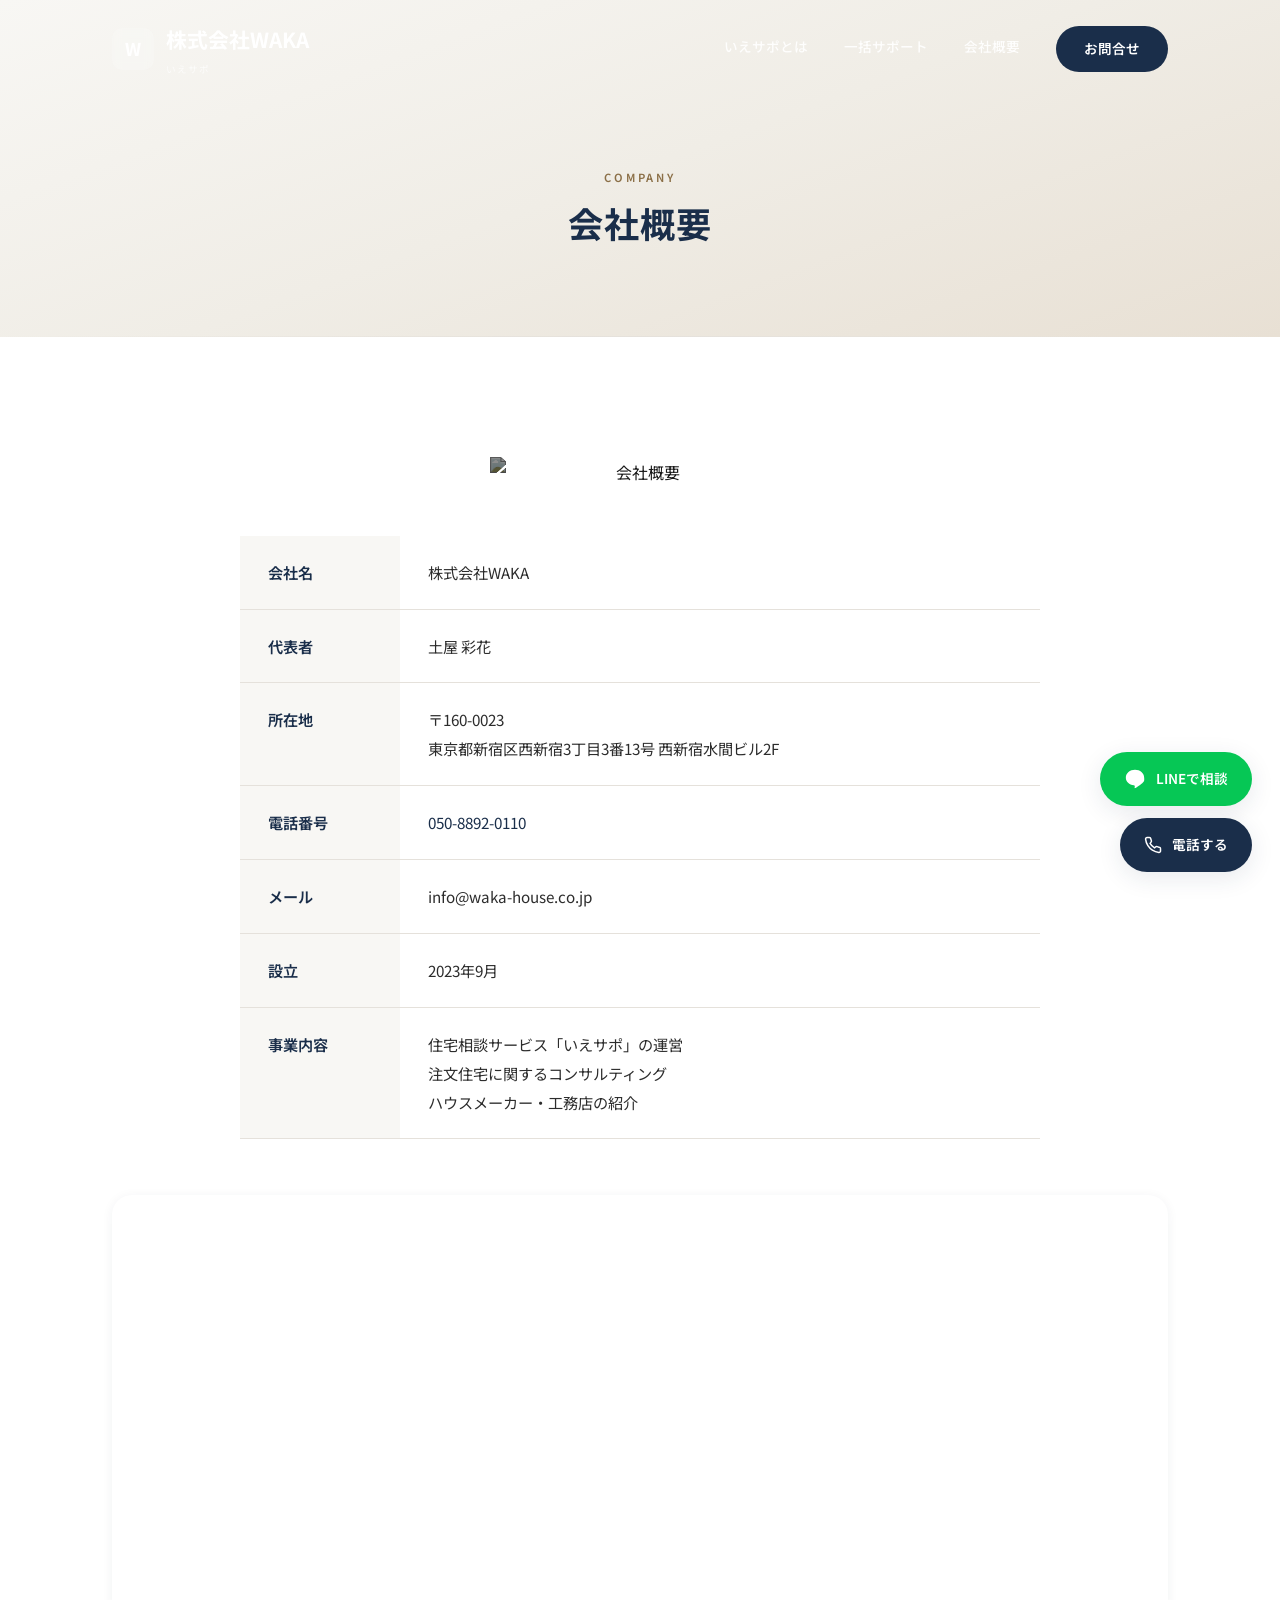
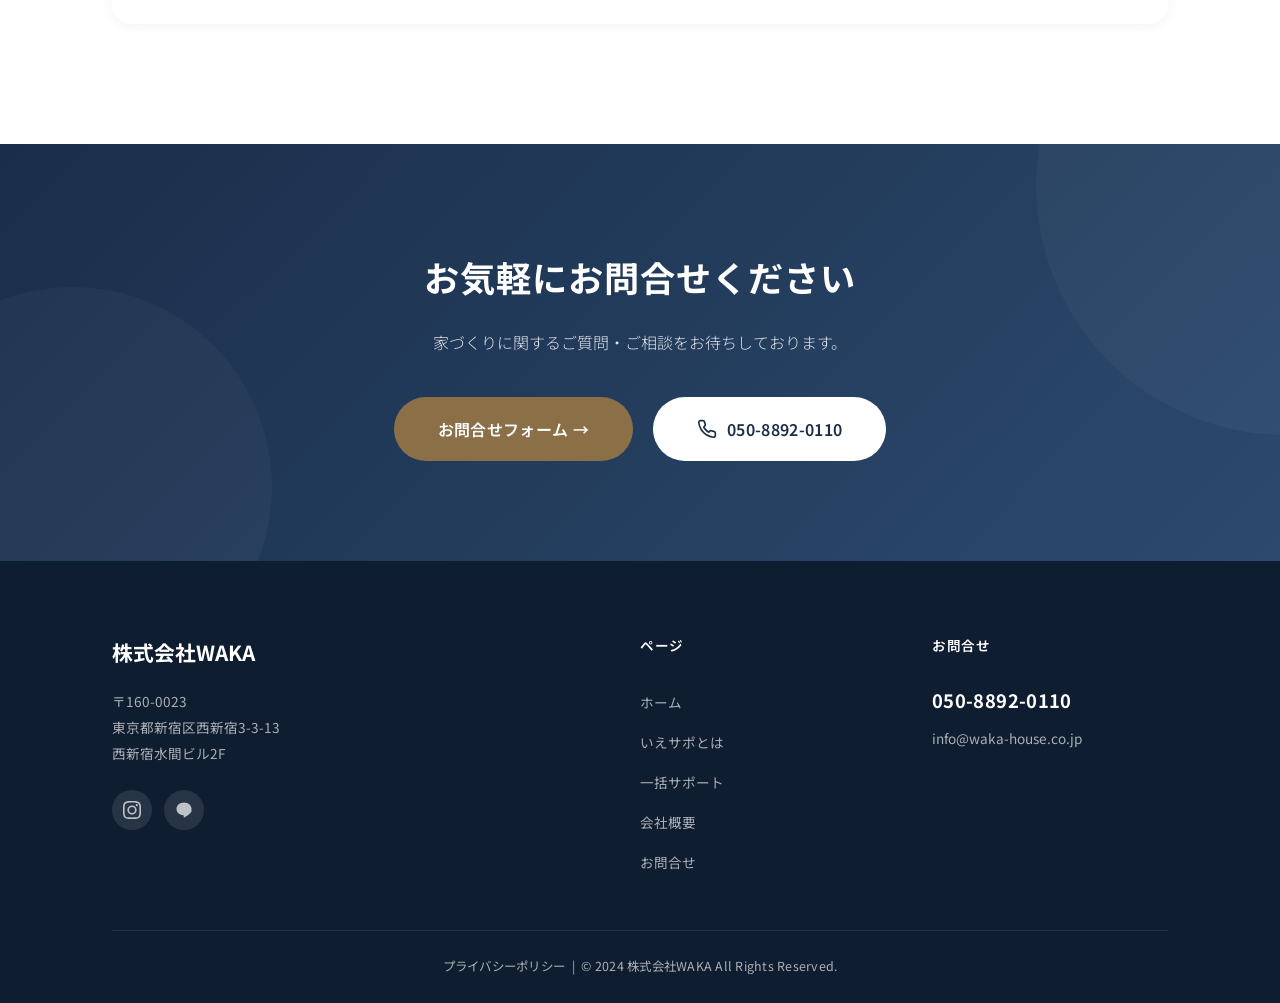
==== commit f6da45b5: "Add unDraw illustrations to all sections and cards - Feature cards: emoji icons → unDraw SVG illustr" ====
--- a/company.html
+++ b/company.html
@@ -59,6 +59,9 @@
   <!-- Company Info -->
   <section class="section">
     <div class="container">
+      <div class="fade-in" style="text-align: center; margin-bottom: 48px;">
+        <img src="https://cdn.undraw.co/illustration/business-decisions_7vkl.svg" alt="会社概要" class="illust illust-lg" style="max-width: 300px; margin: 0 auto;">
+      </div>
       <div class="company-table fade-in">
         <table>
           <tr>
--- a/assets/css/style.css
+++ b/assets/css/style.css
@@ -172,6 +172,49 @@
   transform: translateY(0);
 }
 
+/* --- Illustration --- */
+.illust {
+  display: block;
+  max-width: 100%;
+  height: auto;
+  /* CSS filter to shift unDraw default purple (#6c63ff) toward navy #1A2E4A */
+  filter: hue-rotate(-40deg) saturate(0.5) brightness(0.55);
+}
+
+.illust-sm {
+  width: 80px;
+  height: 80px;
+  object-fit: contain;
+}
+
+.illust-md {
+  width: 200px;
+  height: 200px;
+  object-fit: contain;
+  margin: 0 auto 24px;
+}
+
+.illust-lg {
+  width: 100%;
+  max-width: 400px;
+  height: auto;
+  object-fit: contain;
+}
+
+.feature-card .illust-sm {
+  margin: 0 auto 24px;
+}
+
+.step-item .illust-sm {
+  flex-shrink: 0;
+}
+
+.service-point .illust-md {
+  width: 140px;
+  height: 140px;
+  margin: 0 auto 20px;
+}
+
 /* ============================================
    Header
    ============================================ */
@@ -534,15 +577,22 @@
 }
 
 .feature-card .icon {
-  width: 72px;
-  height: 72px;
+  width: 96px;
+  height: 96px;
   background: linear-gradient(135deg, var(--color-offwhite), var(--color-cream));
-  border-radius: var(--radius);
+  border-radius: var(--radius-lg);
   display: flex;
   align-items: center;
   justify-content: center;
   margin: 0 auto 28px;
+  padding: 16px;
   font-size: 1.8rem;
+}
+
+.feature-card .icon img {
+  width: 100%;
+  height: 100%;
+  object-fit: contain;
 }
 
 .feature-card h3 {
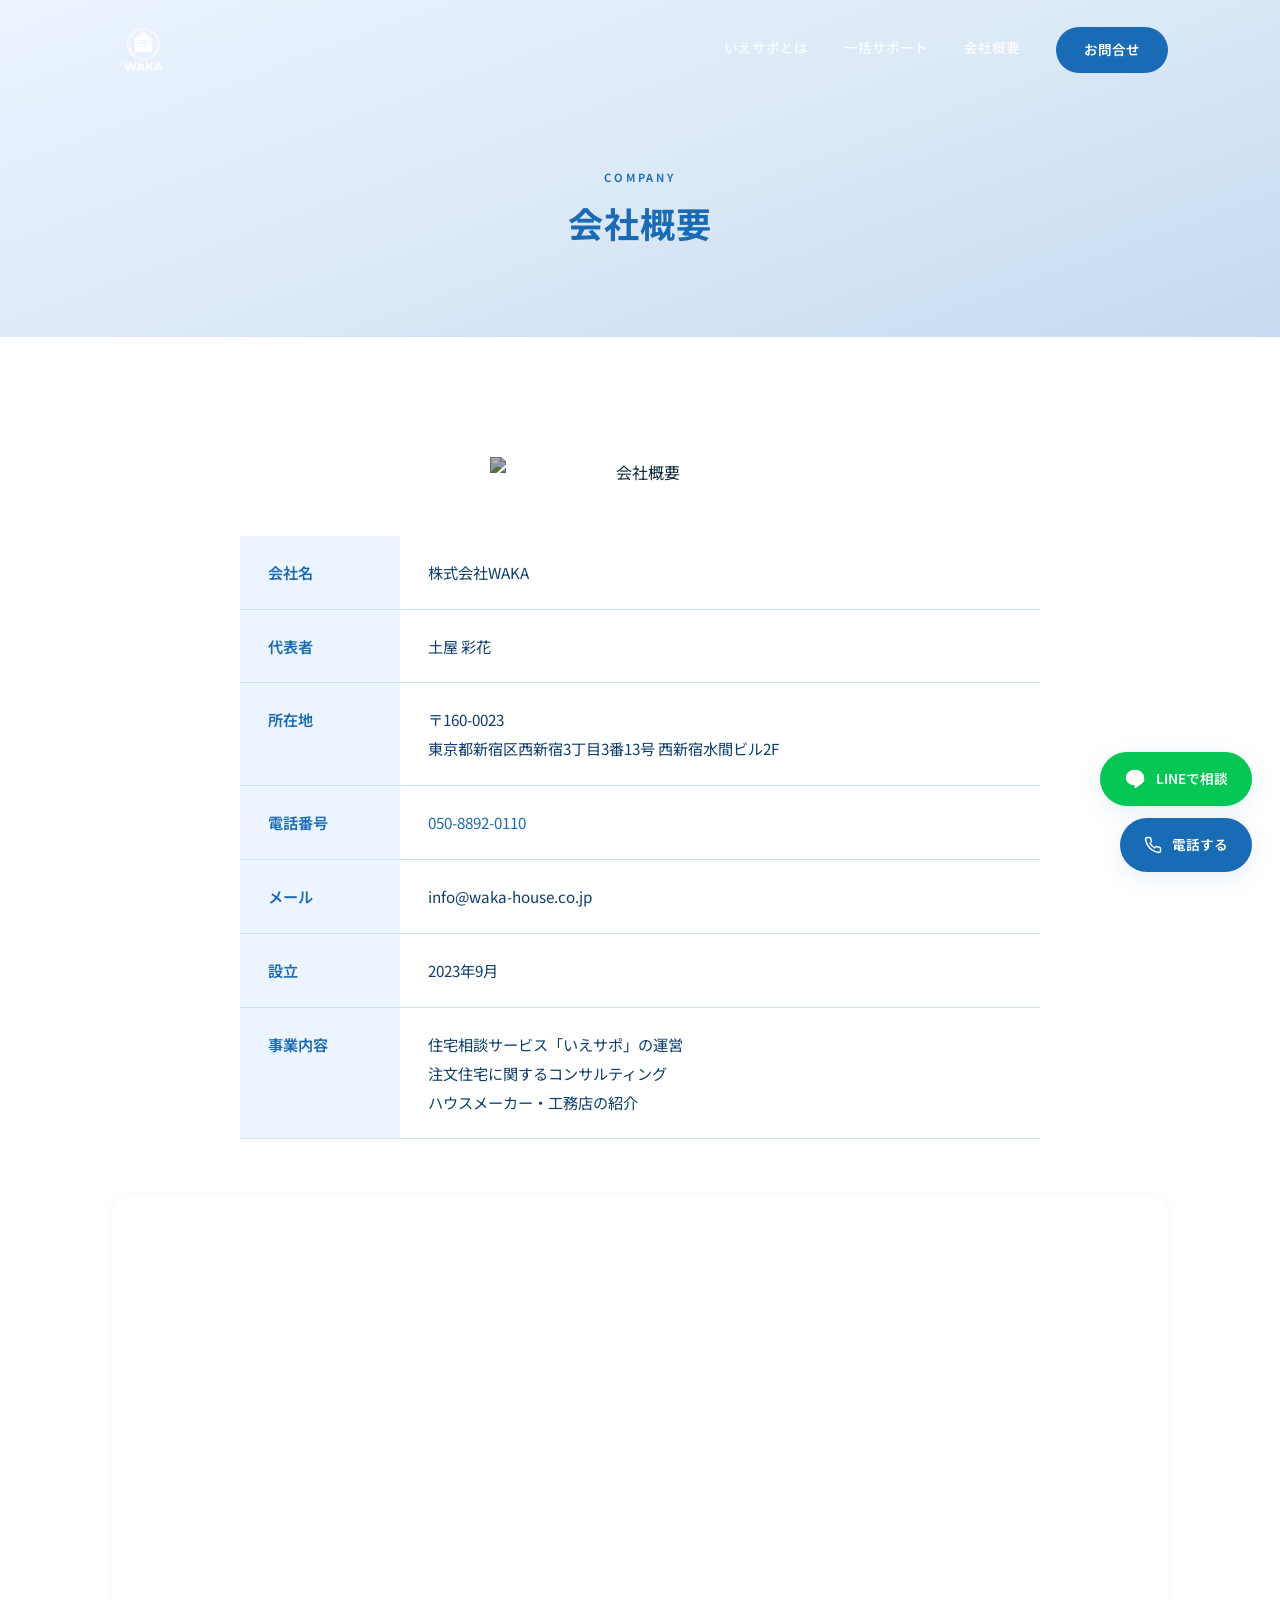
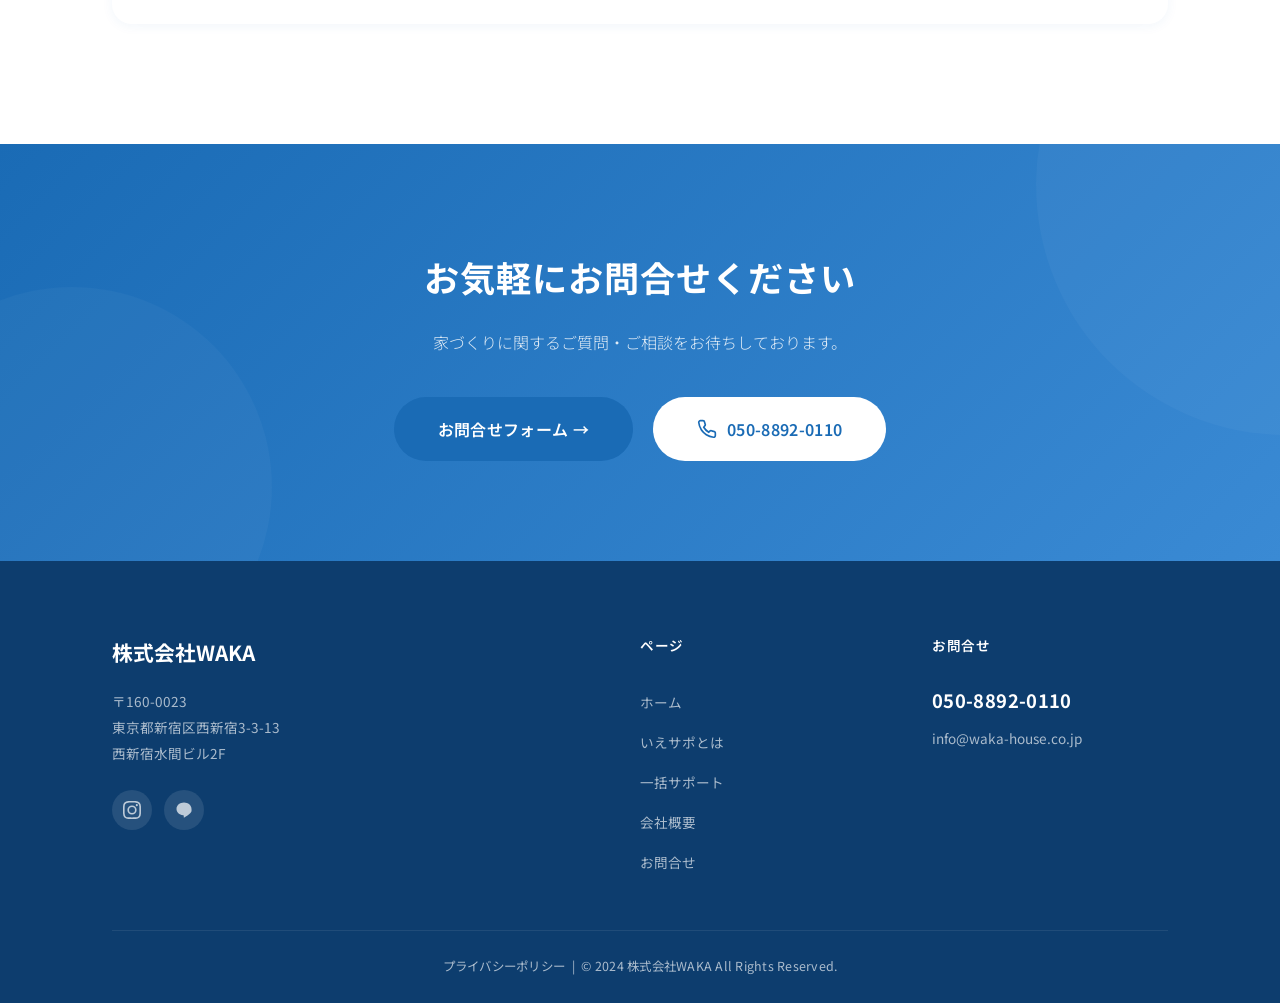
==== commit 24c7de4a: "Fix FTP deploy server-dir from /www/ to /web/ Co-Authored-By: Claude Opus 4.6 (1M context) <noreply@" ====
--- a/company.html
+++ b/company.html
@@ -17,11 +17,7 @@
     <div class="container">
       <div class="header-logo">
         <a href="index.html">
-          <span class="logo-mark">W</span>
-          <span>
-            株式会社WAKA
-            <span class="logo-sub">いえサポ</span>
-          </span>
+          <img src="assets/images/logo.png" alt="株式会社WAKA" class="header-logo-img">
         </a>
       </div>
       <nav class="nav-desktop">
@@ -131,10 +127,10 @@
           <div class="logo">株式会社WAKA</div>
           <p>〒160-0023<br>東京都新宿区西新宿3-3-13<br>西新宿水間ビル2F</p>
           <div class="footer-sns">
-            <a href="https://www.instagram.com/" target="_blank" rel="noopener" aria-label="Instagram">
+            <a href="https://www.instagram.com/waka_iesapo/" target="_blank" rel="noopener" aria-label="Instagram">
               <svg viewBox="0 0 24 24"><path d="M12 2.163c3.204 0 3.584.012 4.85.07 3.252.148 4.771 1.691 4.919 4.919.058 1.265.069 1.645.069 4.849 0 3.205-.012 3.584-.069 4.849-.149 3.225-1.664 4.771-4.919 4.919-1.266.058-1.644.07-4.85.07-3.204 0-3.584-.012-4.849-.07-3.26-.149-4.771-1.699-4.919-4.92-.058-1.265-.07-1.644-.07-4.849 0-3.204.013-3.583.07-4.849.149-3.227 1.664-4.771 4.919-4.919 1.266-.057 1.645-.069 4.849-.069zM12 0C8.741 0 8.333.014 7.053.072 2.695.272.273 2.69.073 7.052.014 8.333 0 8.741 0 12c0 3.259.014 3.668.072 4.948.2 4.358 2.618 6.78 6.98 6.98C8.333 23.986 8.741 24 12 24c3.259 0 3.668-.014 4.948-.072 4.354-.2 6.782-2.618 6.979-6.98.059-1.28.073-1.689.073-4.948 0-3.259-.014-3.667-.072-4.947-.196-4.354-2.617-6.78-6.979-6.98C15.668.014 15.259 0 12 0zm0 5.838a6.162 6.162 0 100 12.324 6.162 6.162 0 000-12.324zM12 16a4 4 0 110-8 4 4 0 010 8zm6.406-11.845a1.44 1.44 0 100 2.881 1.44 1.44 0 000-2.881z"/></svg>
             </a>
-            <a href="https://line.me/" target="_blank" rel="noopener" aria-label="LINE">
+            <a href="https://lin.ee/kRTWrUI" target="_blank" rel="noopener" aria-label="LINE">
               <svg viewBox="0 0 24 24"><path d="M12 2C6.48 2 2 5.82 2 10.5c0 4.21 3.74 7.74 8.78 8.4.34.07.8.23.92.52.1.27.07.68.03.95l-.15.9c-.04.27-.2 1.05.92.57s6.13-3.61 8.36-6.18C22.63 13.59 22 12.11 22 10.5 22 5.82 17.52 2 12 2z"/></svg>
             </a>
           </div>
@@ -162,7 +158,7 @@
 
   <!-- Floating CTA (PC) -->
   <div class="floating-cta">
-    <a href="https://line.me/" class="float-line" target="_blank" rel="noopener">
+    <a href="https://lin.ee/kRTWrUI" class="float-line" target="_blank" rel="noopener">
       <svg width="22" height="22" viewBox="0 0 24 24" fill="currentColor"><path d="M12 2C6.48 2 2 5.82 2 10.5c0 4.21 3.74 7.74 8.78 8.4.34.07.8.23.92.52.1.27.07.68.03.95l-.15.9c-.04.27-.2 1.05.92.57s6.13-3.61 8.36-6.18C22.63 13.59 22 12.11 22 10.5 22 5.82 17.52 2 12 2z"/></svg>
       LINEで相談
     </a>
@@ -174,7 +170,7 @@
 
   <!-- Fixed CTA (Mobile) -->
   <div class="fixed-cta-mobile">
-    <a href="https://line.me/" class="cta-line" target="_blank" rel="noopener">
+    <a href="https://lin.ee/kRTWrUI" class="cta-line" target="_blank" rel="noopener">
       <svg width="20" height="20" viewBox="0 0 24 24" fill="currentColor"><path d="M12 2C6.48 2 2 5.82 2 10.5c0 4.21 3.74 7.74 8.78 8.4.34.07.8.23.92.52.1.27.07.68.03.95l-.15.9c-.04.27-.2 1.05.92.57s6.13-3.61 8.36-6.18C22.63 13.59 22 12.11 22 10.5 22 5.82 17.52 2 12 2z"/></svg>
       LINE
     </a>
--- a/assets/css/style.css
+++ b/assets/css/style.css
@@ -13,25 +13,25 @@
 }
 
 :root {
-  --color-primary: #1A2E4A;
-  --color-primary-light: #2C4A6E;
-  --color-primary-dark: #0F1D30;
-  --color-accent: #8B6F47;
-  --color-accent-light: #A68960;
-  --color-accent-pale: #D4C4A8;
+  --color-primary: #1A6BB5;
+  --color-primary-light: #3A8AD4;
+  --color-primary-dark: #0d3d6e;
+  --color-accent: #1A6BB5;
+  --color-accent-light: #3A8AD4;
+  --color-accent-pale: #B3D4F0;
   --color-white: #ffffff;
-  --color-offwhite: #F8F7F4;
-  --color-cream: #F0EDE6;
-  --color-gray-light: #E5E1DB;
-  --color-gray: #9A9590;
-  --color-text: #2C2C2C;
-  --color-text-light: #5A5A5A;
+  --color-offwhite: #EBF4FF;
+  --color-cream: #DCE9F7;
+  --color-gray-light: #CFE0F2;
+  --color-gray: #7EA8C8;
+  --color-text: #0d3d6e;
+  --color-text-light: #4a7ea8;
   --color-line: #06C755;
   --font-main: 'Noto Sans JP', sans-serif;
-  --shadow-sm: 0 2px 12px rgba(26, 46, 74, 0.06);
-  --shadow-md: 0 6px 24px rgba(26, 46, 74, 0.10);
-  --shadow-lg: 0 12px 48px rgba(26, 46, 74, 0.14);
-  --shadow-card: 0 4px 16px rgba(26, 46, 74, 0.07);
+  --shadow-sm: 0 2px 12px rgba(26, 107, 181, 0.06);
+  --shadow-md: 0 6px 24px rgba(26, 107, 181, 0.10);
+  --shadow-lg: 0 12px 48px rgba(26, 107, 181, 0.14);
+  --shadow-card: 0 4px 16px rgba(26, 107, 181, 0.07);
   --radius: 12px;
   --radius-lg: 20px;
   --radius-xl: 28px;
@@ -177,8 +177,8 @@
   display: block;
   max-width: 100%;
   height: auto;
-  /* CSS filter to shift unDraw default purple (#6c63ff) toward navy #1A2E4A */
-  filter: hue-rotate(-40deg) saturate(0.5) brightness(0.55);
+  /* CSS filter to shift unDraw default purple (#6c63ff) toward blue #1A6BB5 */
+  filter: hue-rotate(-10deg) saturate(0.7) brightness(0.7);
 }
 
 .illust-sm {
@@ -246,45 +246,20 @@
 .header-logo a {
   display: flex;
   align-items: center;
-  gap: 12px;
-  font-size: 1.3rem;
-  font-weight: 700;
-  color: var(--color-primary);
-}
-
-.header:not(.scrolled) .header-logo a {
-  color: var(--color-white);
-}
-
-.header-logo .logo-mark {
-  width: 42px;
-  height: 42px;
-  background: var(--color-primary);
-  color: var(--color-white);
-  border-radius: 10px;
-  display: flex;
-  align-items: center;
-  justify-content: center;
-  font-size: 1.1rem;
-  font-weight: 700;
-  transition: background var(--transition);
-}
-
-.header:not(.scrolled) .header-logo .logo-mark {
-  background: rgba(255, 255, 255, 0.2);
-  backdrop-filter: blur(4px);
-}
-
-.header-logo .logo-sub {
-  display: block;
-  font-size: 0.6rem;
-  font-weight: 400;
-  color: var(--color-gray);
-  letter-spacing: 0.1em;
-}
-
-.header:not(.scrolled) .header-logo .logo-sub {
-  color: rgba(255, 255, 255, 0.7);
+}
+
+.header-logo-img {
+  height: 60px;
+  width: auto;
+  transition: filter var(--transition), height var(--transition);
+}
+
+.header.scrolled .header-logo-img {
+  height: 48px;
+}
+
+.header:not(.scrolled) .header-logo-img {
+  filter: brightness(0) invert(1);
 }
 
 /* Desktop Nav */
@@ -424,7 +399,7 @@
   left: 0;
   width: 100%;
   height: 100%;
-  background: rgba(15, 29, 48, 0.5);
+  background: rgba(10, 42, 74, 0.5);
   z-index: 998;
   opacity: 0;
   transition: opacity var(--transition);
@@ -450,7 +425,7 @@
 .hero-bg {
   position: absolute;
   inset: 0;
-  background: linear-gradient(160deg, #3a2e1e 0%, #5a4a3a 30%, #8a7a6a 60%, #c4b8a5 100%);
+  background: linear-gradient(160deg, #0a2a4a 0%, #0d3d6e 30%, #1A6BB5 60%, #5aa0d6 100%);
   z-index: 0;
 }
 
@@ -460,9 +435,9 @@
   inset: 0;
   background: linear-gradient(
     180deg,
-    rgba(26, 46, 74, 0.5) 0%,
-    rgba(26, 46, 74, 0.3) 50%,
-    rgba(26, 46, 74, 0.6) 100%
+    rgba(13, 61, 110, 0.6) 0%,
+    rgba(13, 61, 110, 0.5) 40%,
+    rgba(10, 42, 74, 0.7) 100%
   );
 }
 
@@ -470,7 +445,6 @@
   width: 100%;
   height: 100%;
   object-fit: cover;
-  opacity: 0.85;
 }
 
 .hero-content {
@@ -487,7 +461,7 @@
   font-weight: 700;
   line-height: 1.45;
   letter-spacing: 0.06em;
-  text-shadow: 0 2px 30px rgba(0, 0, 0, 0.35);
+  text-shadow: 0 2px 16px rgba(0, 0, 0, 0.5), 0 0 40px rgba(13, 61, 110, 0.3);
   margin-bottom: 24px;
 }
 
@@ -495,7 +469,7 @@
   font-size: 1.1rem;
   font-weight: 300;
   letter-spacing: 0.08em;
-  text-shadow: 0 1px 12px rgba(0, 0, 0, 0.3);
+  text-shadow: 0 1px 10px rgba(0, 0, 0, 0.4), 0 0 30px rgba(13, 61, 110, 0.2);
   margin-bottom: 48px;
   line-height: 2;
   opacity: 0.92;
@@ -513,13 +487,42 @@
   font-weight: 600;
   letter-spacing: 0.04em;
   transition: background var(--transition), transform var(--transition), box-shadow var(--transition);
-  box-shadow: 0 4px 24px rgba(139, 111, 71, 0.4);
+  box-shadow: 0 4px 24px rgba(26, 107, 181, 0.4);
 }
 
 .hero-cta:hover {
   background: var(--color-accent-light);
   transform: translateY(-3px);
-  box-shadow: 0 8px 36px rgba(139, 111, 71, 0.5);
+  box-shadow: 0 8px 36px rgba(26, 107, 181, 0.5);
+}
+
+.hero-tel {
+  margin-top: 24px;
+}
+
+.hero-tel a {
+  display: inline-flex;
+  align-items: center;
+  gap: 8px;
+  color: var(--color-white);
+  font-size: 1.5rem;
+  font-weight: 700;
+  letter-spacing: 0.04em;
+  text-shadow: 0 2px 12px rgba(0, 0, 0, 0.4);
+  transition: opacity var(--transition);
+}
+
+.hero-tel a:hover {
+  opacity: 0.8;
+}
+
+.hero-tel span {
+  display: block;
+  font-size: 0.75rem;
+  font-weight: 400;
+  color: rgba(255, 255, 255, 0.7);
+  margin-top: 4px;
+  letter-spacing: 0.06em;
 }
 
 .hero-scroll {
@@ -628,7 +631,7 @@
 .about-image .placeholder-img {
   width: 100%;
   aspect-ratio: 4 / 3;
-  background: linear-gradient(135deg, #d4c5b0 0%, #e8ddd0 50%, #c4b8a5 100%);
+  background: linear-gradient(135deg, #B3D4F0 0%, #DCE9F7 50%, #EBF4FF 100%);
   display: flex;
   align-items: center;
   justify-content: center;
@@ -689,7 +692,7 @@
 .btn-accent:hover {
   background: var(--color-accent-light);
   transform: translateY(-2px);
-  box-shadow: 0 4px 16px rgba(139, 111, 71, 0.3);
+  box-shadow: 0 4px 16px rgba(26, 107, 181, 0.3);
 }
 
 /* ============================================
@@ -845,7 +848,7 @@
 
 .cta-btn--contact:hover {
   transform: translateY(-3px);
-  box-shadow: 0 6px 24px rgba(139, 111, 71, 0.4);
+  box-shadow: 0 6px 24px rgba(26, 107, 181, 0.4);
 }
 
 /* ============================================
@@ -1052,7 +1055,7 @@
    ============================================ */
 .page-header {
   padding: 160px 0 72px;
-  background: linear-gradient(160deg, var(--color-offwhite) 0%, var(--color-cream) 50%, #e8e0d4 100%);
+  background: linear-gradient(160deg, var(--color-offwhite) 0%, var(--color-cream) 50%, #c5daf0 100%);
   text-align: center;
   position: relative;
 }
@@ -1194,6 +1197,11 @@
   font-weight: 600;
   color: var(--color-primary);
   background: var(--color-offwhite);
+}
+
+/* reCAPTCHA badge - hide default, show text notice instead */
+.grecaptcha-badge {
+  visibility: hidden;
 }
 
 /* ============================================
